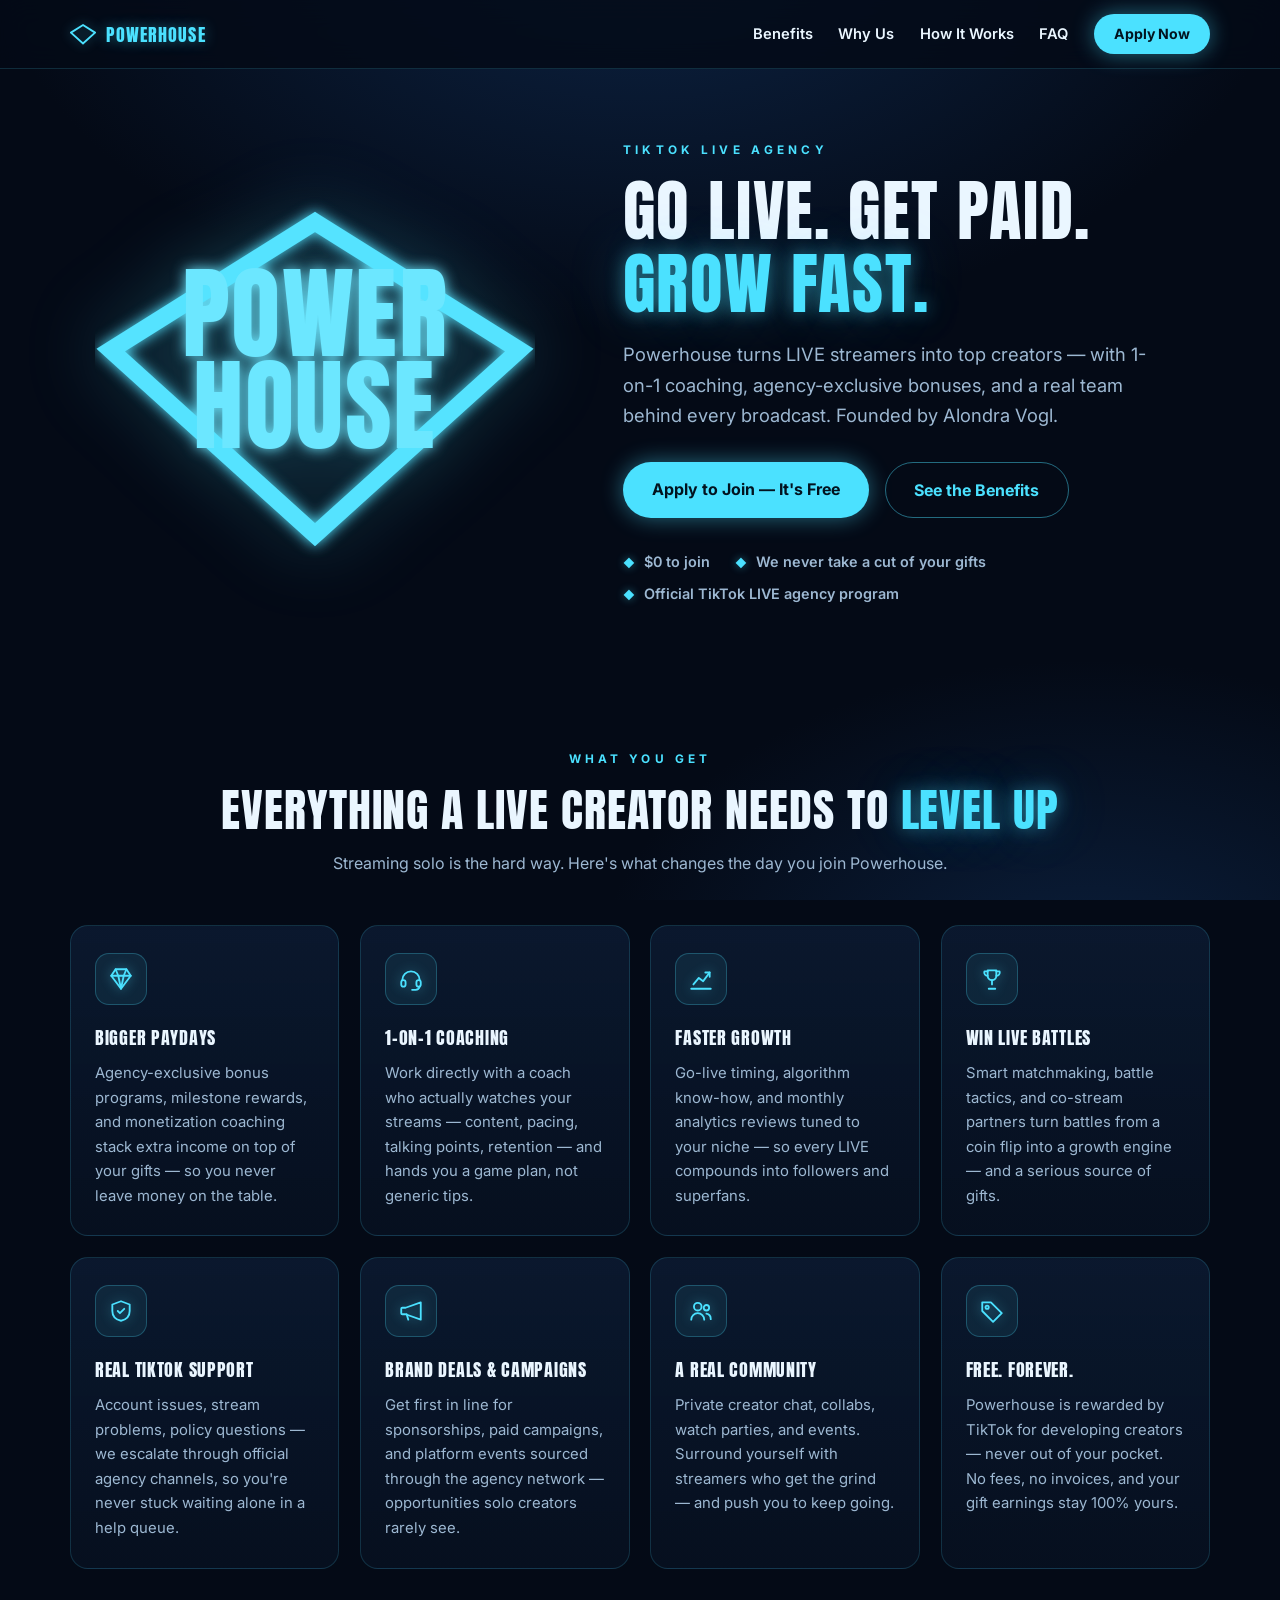
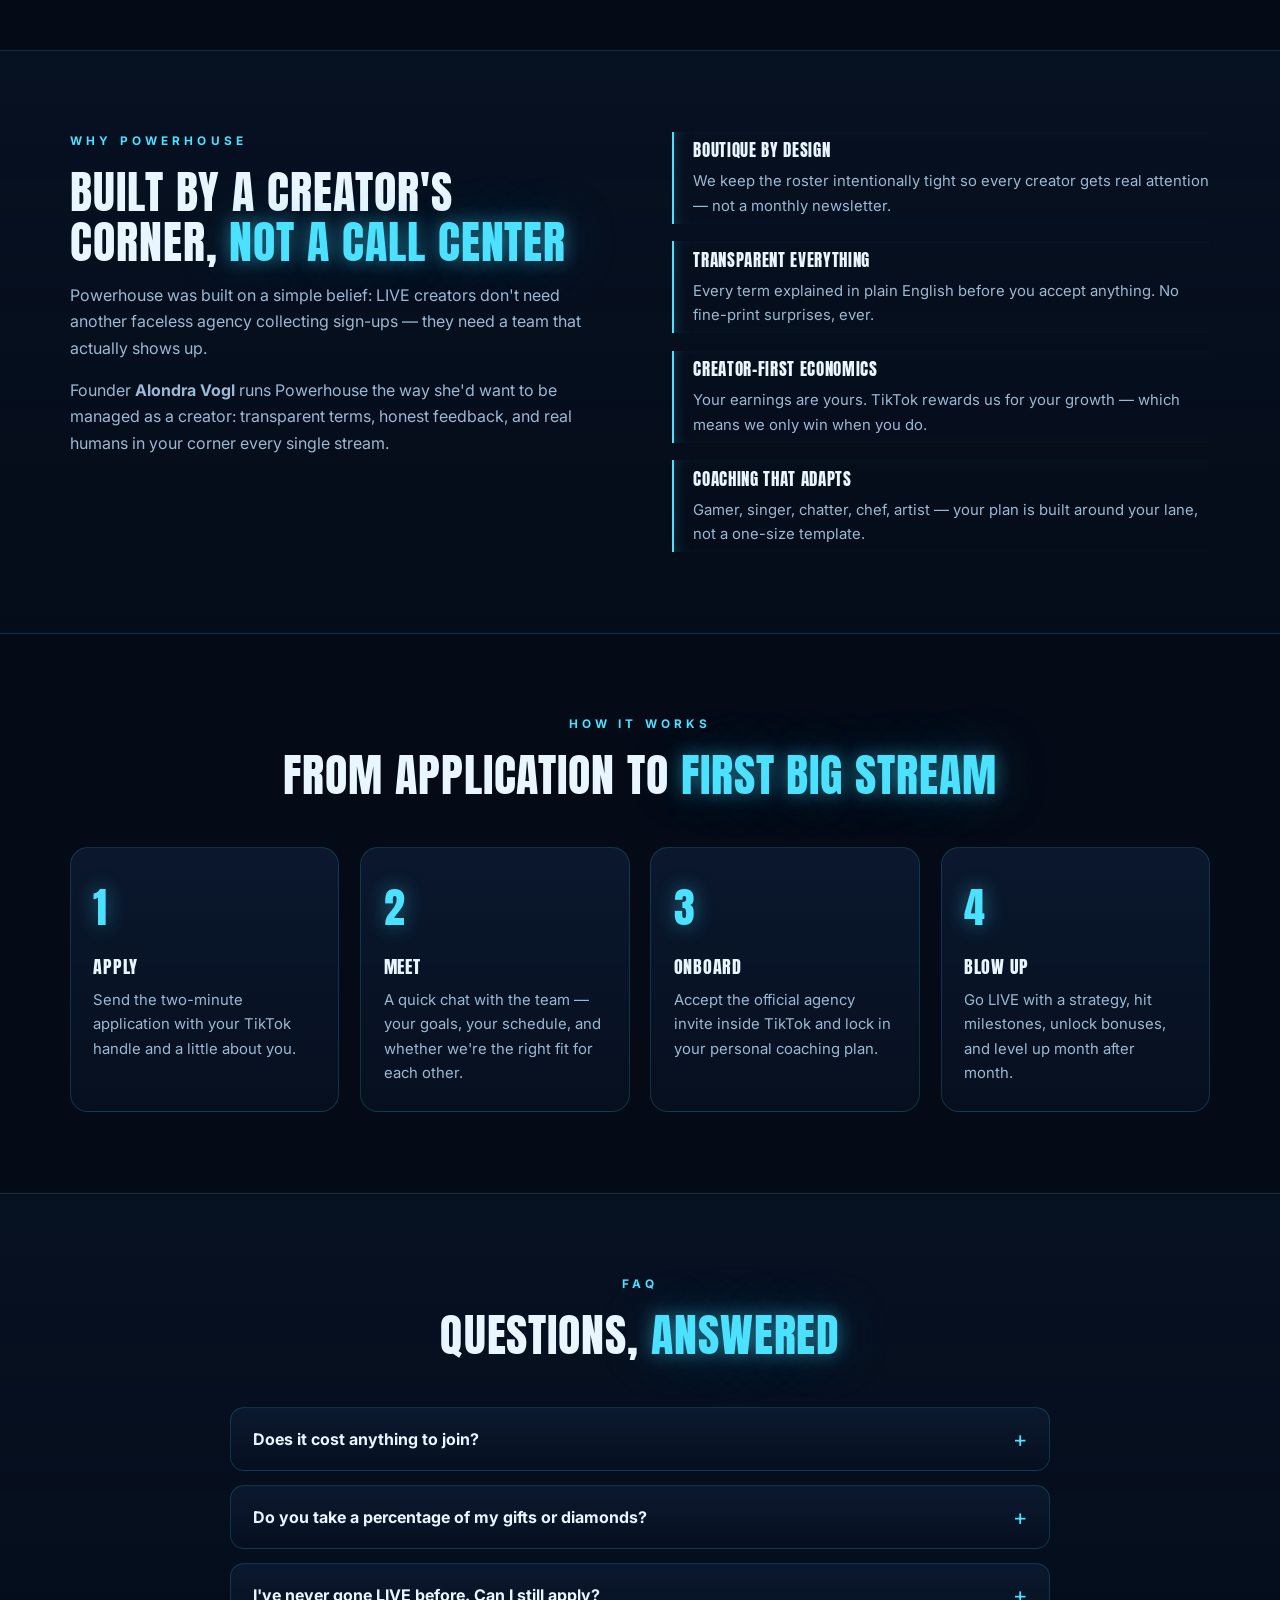
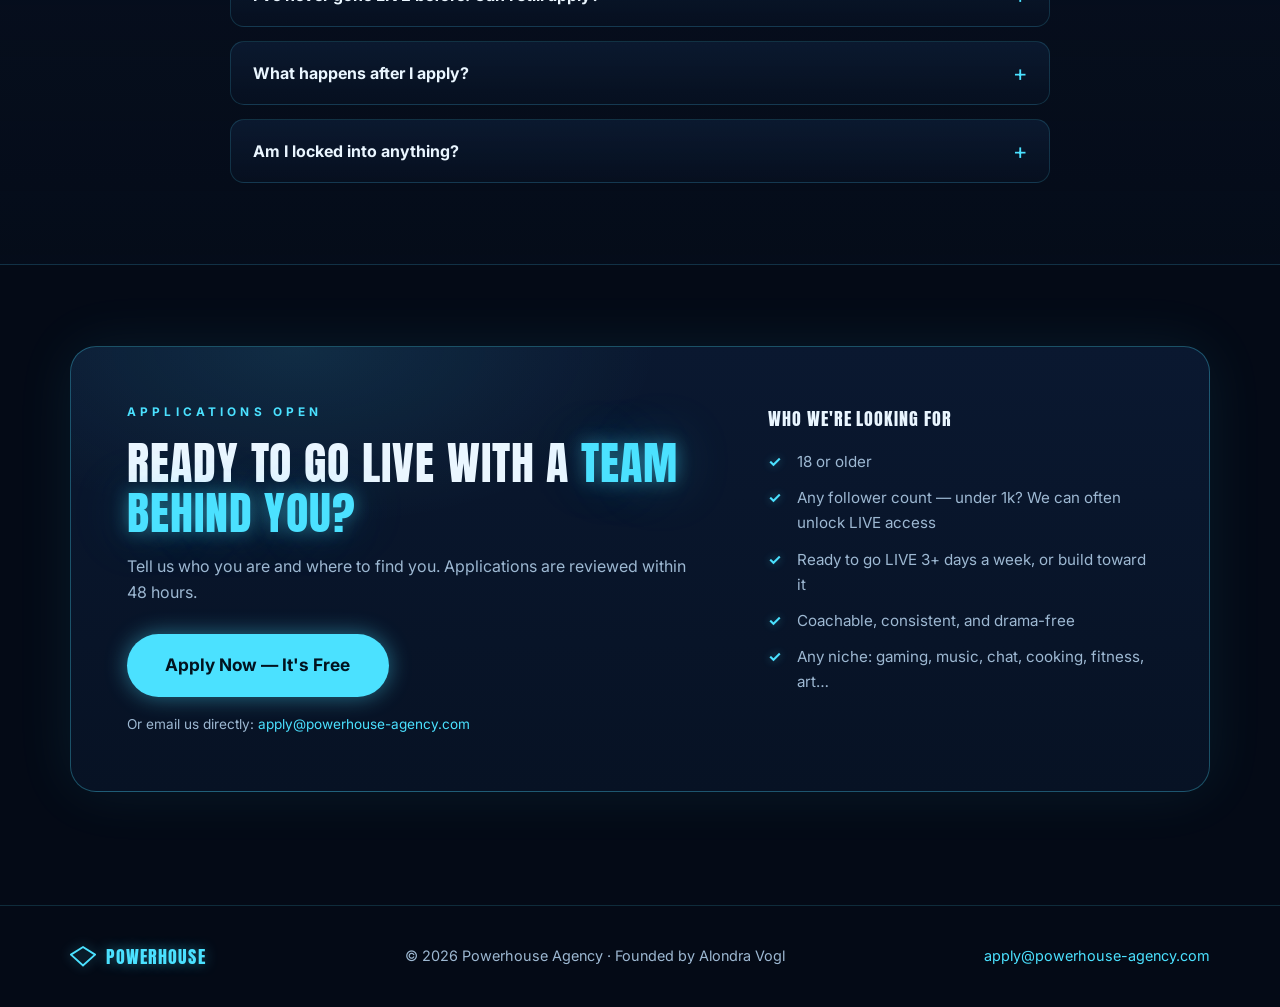
==== index.html @ 46e6d048 "Powerhouse TikTok LIVE agency landing page Static site for DigitalOcean App Platform: neon diamond b" ====
<!DOCTYPE html>
<html lang="en">
<head>
  <meta charset="UTF-8">
  <meta name="viewport" content="width=device-width, initial-scale=1.0">
  <title>Powerhouse — TikTok LIVE Agency | Apply to Join</title>
  <meta name="description" content="Powerhouse is a TikTok LIVE agency for creators who want to grow: 1-on-1 coaching, exclusive bonuses, battle strategy, brand deals, and real human support. Free to join. Founded by Alondra Vogl.">
  <meta name="theme-color" content="#040a16">
  <meta property="og:title" content="Powerhouse — TikTok LIVE Agency">
  <meta property="og:description" content="Go LIVE with a team behind you. Coaching, exclusive bonuses, battle strategy, and real support — free to join.">
  <meta property="og:type" content="website">
  <meta property="og:url" content="https://powerhouse-agency.com">
  <link rel="icon" type="image/svg+xml" href="favicon.svg">
  <link rel="preconnect" href="https://fonts.googleapis.com">
  <link rel="preconnect" href="https://fonts.gstatic.com" crossorigin>
  <link href="https://fonts.googleapis.com/css2?family=Anton&family=Inter:wght@400;600;700&display=swap" rel="stylesheet">
  <link rel="stylesheet" href="styles.css">
</head>
<body>

<header class="site-header">
  <nav class="nav container" aria-label="Main">
    <a class="brand" href="#top" aria-label="Powerhouse home">
      <svg class="brand-mark" viewBox="0 0 560 470" aria-hidden="true">
        <polygon points="280,42 540,205 280,440 20,205" fill="none" stroke="currentColor" stroke-width="42" stroke-linejoin="miter"/>
      </svg>
      <span class="brand-name">Powerhouse</span>
    </a>
    <button class="nav-toggle" aria-label="Toggle menu" aria-expanded="false">
      <span></span><span></span><span></span>
    </button>
    <div class="nav-links">
      <a href="#benefits">Benefits</a>
      <a href="#why">Why Us</a>
      <a href="#how">How It Works</a>
      <a href="#faq">FAQ</a>
      <a href="#apply" class="btn btn-primary btn-sm">Apply Now</a>
    </div>
  </nav>
</header>

<main id="top">

  <!-- ============ HERO ============ -->
  <section class="hero">
    <div class="container hero-inner">
      <div class="hero-logo reveal">
        <svg viewBox="0 0 560 470" role="img" aria-label="Powerhouse logo — a neon diamond emblem">
          <defs>
            <filter id="neonGlow" x="-30%" y="-30%" width="160%" height="160%">
              <feGaussianBlur stdDeviation="9" result="blur"/>
              <feMerge>
                <feMergeNode in="blur"/>
                <feMergeNode in="SourceGraphic"/>
              </feMerge>
            </filter>
          </defs>
          <g filter="url(#neonGlow)">
            <polygon points="280,42 540,205 280,440 20,205" fill="none" stroke="#54e3ff" stroke-width="22" stroke-linejoin="miter"/>
            <text x="280" y="212" text-anchor="middle" font-family="Anton, 'Arial Black', sans-serif" font-size="128" letter-spacing="2" fill="#6ce7ff">POWER</text>
            <text x="280" y="330" text-anchor="middle" font-family="Anton, 'Arial Black', sans-serif" font-size="128" letter-spacing="2" fill="#6ce7ff">HOUSE</text>
          </g>
        </svg>
      </div>
      <div class="hero-copy reveal">
        <p class="eyebrow">TikTok LIVE Agency</p>
        <h1 class="display">Go LIVE. Get paid.<br><span class="neon">Grow fast.</span></h1>
        <p class="lead">Powerhouse turns LIVE streamers into top creators — with 1-on-1 coaching, agency-exclusive bonuses, and a real team behind every broadcast. Founded by Alondra Vogl.</p>
        <div class="cta-row">
          <a class="btn btn-primary" href="#apply">Apply to Join — It's Free</a>
          <a class="btn btn-ghost" href="#benefits">See the Benefits</a>
        </div>
        <ul class="trust-row" aria-label="Highlights">
          <li>$0 to join</li>
          <li>We never take a cut of your gifts</li>
          <li>Official TikTok LIVE agency program</li>
        </ul>
      </div>
    </div>
  </section>

  <!-- ============ BENEFITS ============ -->
  <section id="benefits" class="section">
    <div class="container">
      <div class="section-head reveal">
        <p class="eyebrow">What you get</p>
        <h2 class="display">Everything a LIVE creator needs to <span class="neon">level up</span></h2>
        <p class="sub">Streaming solo is the hard way. Here's what changes the day you join Powerhouse.</p>
      </div>
      <div class="grid benefits-grid">

        <article class="card reveal">
          <div class="card-icon" aria-hidden="true">
            <svg viewBox="0 0 24 24"><path d="M7 3h10l4 6-9 12L3 9z"/><path d="M3 9h18M9.5 9 12 21M14.5 9 12 21M7 3l2.5 6M17 3l-2.5 6"/></svg>
          </div>
          <h3>Bigger paydays</h3>
          <p>Agency-exclusive bonus programs, milestone rewards, and monetization coaching stack extra income on top of your gifts — so you never leave money on the table.</p>
        </article>

        <article class="card reveal">
          <div class="card-icon" aria-hidden="true">
            <svg viewBox="0 0 24 24"><path d="M4 13a8 8 0 0 1 16 0"/><rect x="3" y="13" width="4" height="6" rx="2"/><rect x="17" y="13" width="4" height="6" rx="2"/><path d="M20 19a4 4 0 0 1-4 3h-3"/></svg>
          </div>
          <h3>1-on-1 coaching</h3>
          <p>Work directly with a coach who actually watches your streams — content, pacing, talking points, retention — and hands you a game plan, not generic tips.</p>
        </article>

        <article class="card reveal">
          <div class="card-icon" aria-hidden="true">
            <svg viewBox="0 0 24 24"><path d="M3 21h18"/><path d="M5 17l5-6 4 3 6-8"/><path d="M16 6h4v4"/></svg>
          </div>
          <h3>Faster growth</h3>
          <p>Go-live timing, algorithm know-how, and monthly analytics reviews tuned to your niche — so every LIVE compounds into followers and superfans.</p>
        </article>

        <article class="card reveal">
          <div class="card-icon" aria-hidden="true">
            <svg viewBox="0 0 24 24"><path d="M8 4h8v5a4 4 0 0 1-8 0z"/><path d="M8 5H5a3 3 0 0 0 3 4M16 5h3a3 3 0 0 1-3 4"/><path d="M12 13v4M9 21h6"/></svg>
          </div>
          <h3>Win LIVE battles</h3>
          <p>Smart matchmaking, battle tactics, and co-stream partners turn battles from a coin flip into a growth engine — and a serious source of gifts.</p>
        </article>

        <article class="card reveal">
          <div class="card-icon" aria-hidden="true">
            <svg viewBox="0 0 24 24"><path d="M12 3l8 3v6c0 5-3.5 8-8 9-4.5-1-8-4-8-9V6z"/><path d="M9 12l2 2 4-4"/></svg>
          </div>
          <h3>Real TikTok support</h3>
          <p>Account issues, stream problems, policy questions — we escalate through official agency channels, so you're never stuck waiting alone in a help queue.</p>
        </article>

        <article class="card reveal">
          <div class="card-icon" aria-hidden="true">
            <svg viewBox="0 0 24 24"><path d="M21 4 7 9H4a1 1 0 0 0-1 1v4a1 1 0 0 0 1 1h3l14 5z"/><path d="M8 15l1.5 5"/></svg>
          </div>
          <h3>Brand deals &amp; campaigns</h3>
          <p>Get first in line for sponsorships, paid campaigns, and platform events sourced through the agency network — opportunities solo creators rarely see.</p>
        </article>

        <article class="card reveal">
          <div class="card-icon" aria-hidden="true">
            <svg viewBox="0 0 24 24"><circle cx="9" cy="8" r="3.5"/><path d="M3 20c0-3.3 2.7-6 6-6s6 2.7 6 6"/><circle cx="17" cy="9" r="2.5"/><path d="M17 14.5c2.5.4 4 2.4 4 5"/></svg>
          </div>
          <h3>A real community</h3>
          <p>Private creator chat, collabs, watch parties, and events. Surround yourself with streamers who get the grind — and push you to keep going.</p>
        </article>

        <article class="card reveal">
          <div class="card-icon" aria-hidden="true">
            <svg viewBox="0 0 24 24"><path d="M3 12V4h8l10 10-8 8z"/><circle cx="7.5" cy="8.5" r="1.5"/></svg>
          </div>
          <h3>Free. Forever.</h3>
          <p>Powerhouse is rewarded by TikTok for developing creators — never out of your pocket. No fees, no invoices, and your gift earnings stay 100% yours.</p>
        </article>

      </div>
    </div>
  </section>

  <!-- ============ WHY POWERHOUSE ============ -->
  <section id="why" class="section section-alt">
    <div class="container why-grid">
      <div class="reveal">
        <p class="eyebrow">Why Powerhouse</p>
        <h2 class="display">Built by a creator's corner, <span class="neon">not a call center</span></h2>
        <p class="sub">Powerhouse was built on a simple belief: LIVE creators don't need another faceless agency collecting sign-ups — they need a team that actually shows up.</p>
        <p class="sub">Founder <strong>Alondra Vogl</strong> runs Powerhouse the way she'd want to be managed as a creator: transparent terms, honest feedback, and real humans in your corner every single stream.</p>
      </div>
      <ul class="why-list reveal">
        <li>
          <h3>Boutique by design</h3>
          <p>We keep the roster intentionally tight so every creator gets real attention — not a monthly newsletter.</p>
        </li>
        <li>
          <h3>Transparent everything</h3>
          <p>Every term explained in plain English before you accept anything. No fine-print surprises, ever.</p>
        </li>
        <li>
          <h3>Creator-first economics</h3>
          <p>Your earnings are yours. TikTok rewards us for your growth — which means we only win when you do.</p>
        </li>
        <li>
          <h3>Coaching that adapts</h3>
          <p>Gamer, singer, chatter, chef, artist — your plan is built around your lane, not a one-size template.</p>
        </li>
      </ul>
    </div>
  </section>

  <!-- ============ HOW IT WORKS ============ -->
  <section id="how" class="section">
    <div class="container">
      <div class="section-head reveal">
        <p class="eyebrow">How it works</p>
        <h2 class="display">From application to <span class="neon">first big stream</span></h2>
      </div>
      <ol class="steps">
        <li class="step reveal">
          <span class="step-num">1</span>
          <h3>Apply</h3>
          <p>Send the two-minute application with your TikTok handle and a little about you.</p>
        </li>
        <li class="step reveal">
          <span class="step-num">2</span>
          <h3>Meet</h3>
          <p>A quick chat with the team — your goals, your schedule, and whether we're the right fit for each other.</p>
        </li>
        <li class="step reveal">
          <span class="step-num">3</span>
          <h3>Onboard</h3>
          <p>Accept the official agency invite inside TikTok and lock in your personal coaching plan.</p>
        </li>
        <li class="step reveal">
          <span class="step-num">4</span>
          <h3>Blow up</h3>
          <p>Go LIVE with a strategy, hit milestones, unlock bonuses, and level up month after month.</p>
        </li>
      </ol>
    </div>
  </section>

  <!-- ============ FAQ ============ -->
  <section id="faq" class="section section-alt">
    <div class="container container-narrow">
      <div class="section-head reveal">
        <p class="eyebrow">FAQ</p>
        <h2 class="display">Questions, <span class="neon">answered</span></h2>
      </div>
      <div class="faq-list reveal">
        <details>
          <summary>Does it cost anything to join?</summary>
          <p>No. TikTok pays agencies for finding and developing LIVE talent. We will never invoice you, charge a fee, or touch your earnings.</p>
        </details>
        <details>
          <summary>Do you take a percentage of my gifts or diamonds?</summary>
          <p>No — your gift earnings stay yours. TikTok rewards Powerhouse separately based on how much our creators grow, which keeps our incentives exactly aligned with yours.</p>
        </details>
        <details>
          <summary>I've never gone LIVE before. Can I still apply?</summary>
          <p>Yes. We develop talent at every level — and if you're under 1,000 followers, we can often unlock LIVE access for promising applicants through the agency program.</p>
        </details>
        <details>
          <summary>What happens after I apply?</summary>
          <p>We review every application and reply within about 48 hours. If it looks like a fit, we'll set up a quick call, then send your official agency invitation inside TikTok.</p>
        </details>
        <details>
          <summary>Am I locked into anything?</summary>
          <p>You join through TikTok's official LIVE agency system, and we walk you through every term in plain English before you accept. Nothing is signed blind — no surprises.</p>
        </details>
      </div>
    </div>
  </section>

  <!-- ============ APPLY ============ -->
  <section id="apply" class="section">
    <div class="container">
      <div class="apply-panel reveal">
        <div class="apply-copy">
          <p class="eyebrow">Applications open</p>
          <h2 class="display">Ready to go LIVE with a <span class="neon">team behind you?</span></h2>
          <p class="sub">Tell us who you are and where to find you. Applications are reviewed within 48 hours.</p>
          <a class="btn btn-primary btn-lg" href="mailto:apply@powerhouse-agency.com?subject=Powerhouse%20Creator%20Application&body=TikTok%20handle%3A%20%0AFollower%20count%3A%20%0AYour%20niche%20(gaming%2C%20music%2C%20chat%2C%20etc.)%3A%20%0ADays%20per%20week%20you%20can%20go%20LIVE%3A%20%0ATell%20us%20about%20you%3A%20">Apply Now — It's Free</a>
          <p class="fine-print">Or email us directly: <a href="mailto:apply@powerhouse-agency.com">apply@powerhouse-agency.com</a></p>
        </div>
        <div class="apply-fit">
          <h3>Who we're looking for</h3>
          <ul class="checklist">
            <li>18 or older</li>
            <li>Any follower count — under 1k? We can often unlock LIVE access</li>
            <li>Ready to go LIVE 3+ days a week, or build toward it</li>
            <li>Coachable, consistent, and drama-free</li>
            <li>Any niche: gaming, music, chat, cooking, fitness, art…</li>
          </ul>
        </div>
      </div>
    </div>
  </section>

</main>

<footer class="site-footer">
  <div class="container footer-inner">
    <a class="brand" href="#top" aria-label="Back to top">
      <svg class="brand-mark" viewBox="0 0 560 470" aria-hidden="true">
        <polygon points="280,42 540,205 280,440 20,205" fill="none" stroke="currentColor" stroke-width="42" stroke-linejoin="miter"/>
      </svg>
      <span class="brand-name">Powerhouse</span>
    </a>
    <p>© <span id="year">2026</span> Powerhouse Agency · Founded by Alondra Vogl</p>
    <p><a href="mailto:apply@powerhouse-agency.com">apply@powerhouse-agency.com</a></p>
  </div>
</footer>

<script>
  // Reveal-on-scroll
  const io = new IntersectionObserver((entries) => {
    entries.forEach((e) => {
      if (e.isIntersecting) { e.target.classList.add('in'); io.unobserve(e.target); }
    });
  }, { threshold: 0.12 });
  document.querySelectorAll('.reveal').forEach((el) => io.observe(el));

  // Mobile nav
  const toggle = document.querySelector('.nav-toggle');
  const links = document.querySelector('.nav-links');
  toggle.addEventListener('click', () => {
    const open = links.classList.toggle('open');
    toggle.setAttribute('aria-expanded', open);
  });
  links.querySelectorAll('a').forEach((a) => a.addEventListener('click', () => {
    links.classList.remove('open');
    toggle.setAttribute('aria-expanded', 'false');
  }));

  // Year
  document.getElementById('year').textContent = new Date().getFullYear();
</script>

</body>
</html>
---- styles.css ----
/* ============ Powerhouse — neon diamond theme ============ */

:root {
  --bg: #040a16;
  --bg-2: #081427;
  --panel: rgba(13, 30, 55, 0.72);
  --panel-solid: #0a1830;
  --ink: #eaf6ff;
  --muted: #9db8d2;
  --neon: #4be1ff;
  --neon-bright: #7deaff;
  --neon-soft: rgba(75, 225, 255, 0.45);
  --neon-faint: rgba(75, 225, 255, 0.16);
  --radius: 18px;
  color-scheme: dark;
}

* { box-sizing: border-box; margin: 0; padding: 0; }

html { scroll-behavior: smooth; }

body {
  font-family: "Inter", system-ui, -apple-system, sans-serif;
  background-color: var(--bg);
  background-image:
    radial-gradient(1100px 700px at 50% -10%, #0d2547 0%, rgba(13, 37, 71, 0) 60%),
    radial-gradient(900px 600px at 85% 110%, rgba(13, 37, 71, 0.8) 0%, rgba(13, 37, 71, 0) 55%);
  background-attachment: fixed;
  color: var(--ink);
  line-height: 1.65;
  -webkit-font-smoothing: antialiased;
}

img, svg { display: block; max-width: 100%; }

a { color: var(--neon); text-decoration: none; }
a:hover { color: var(--neon-bright); }

:focus-visible { outline: 2px solid var(--neon); outline-offset: 3px; border-radius: 4px; }

.container { width: min(1140px, 92%); margin-inline: auto; }
.container-narrow { width: min(820px, 92%); }

section { scroll-margin-top: 96px; }

/* ---------- Type ---------- */

.display {
  font-family: "Anton", "Arial Black", sans-serif;
  font-weight: 400;
  text-transform: uppercase;
  letter-spacing: 0.02em;
  line-height: 1.08;
}

h1.display { font-size: clamp(2.5rem, 6vw, 4.2rem); }
h2.display { font-size: clamp(1.9rem, 4vw, 2.9rem); }

.neon {
  color: var(--neon);
  text-shadow: 0 0 18px var(--neon-soft), 0 0 56px rgba(75, 225, 255, 0.25);
}

.eyebrow {
  color: var(--neon);
  font-size: 0.74rem;
  font-weight: 700;
  letter-spacing: 0.35em;
  text-transform: uppercase;
  margin-bottom: 0.9rem;
}

.lead { font-size: 1.15rem; color: var(--muted); margin-top: 1.2rem; max-width: 34rem; }
.sub { color: var(--muted); margin-top: 1rem; max-width: 40rem; }

/* ---------- Header / nav ---------- */

.site-header {
  position: sticky;
  top: 0;
  z-index: 50;
  background: rgba(4, 10, 22, 0.82);
  backdrop-filter: blur(14px);
  -webkit-backdrop-filter: blur(14px);
  border-bottom: 1px solid var(--neon-faint);
}

.nav {
  display: flex;
  align-items: center;
  justify-content: space-between;
  gap: 1rem;
  padding-block: 0.85rem;
}

.brand {
  display: flex;
  align-items: center;
  gap: 0.6rem;
  color: var(--neon);
}

.brand-mark {
  width: 26px;
  height: 26px;
  filter: drop-shadow(0 0 6px var(--neon-soft));
}

.brand-name {
  font-family: "Anton", "Arial Black", sans-serif;
  text-transform: uppercase;
  letter-spacing: 0.06em;
  font-size: 1.15rem;
  text-shadow: 0 0 14px var(--neon-soft);
}

.nav-links { display: flex; align-items: center; gap: 1.6rem; }

.nav-links > a:not(.btn) {
  color: var(--ink);
  font-weight: 600;
  font-size: 0.92rem;
}
.nav-links > a:not(.btn):hover { color: var(--neon); }

.nav-toggle { display: none; }

/* ---------- Buttons ---------- */

.btn {
  display: inline-block;
  border-radius: 999px;
  font-weight: 700;
  padding: 0.85rem 1.8rem;
  transition: transform 0.15s ease, box-shadow 0.15s ease, background 0.15s ease;
}

.btn-primary {
  background: var(--neon);
  color: #02131f;
  box-shadow: 0 0 22px var(--neon-soft);
}
.btn-primary:hover {
  background: var(--neon-bright);
  color: #02131f;
  transform: translateY(-2px);
  box-shadow: 0 0 34px var(--neon-soft);
}

.btn-ghost {
  border: 1px solid rgba(75, 225, 255, 0.45);
  color: var(--neon);
}
.btn-ghost:hover { border-color: var(--neon); box-shadow: 0 0 18px var(--neon-faint); }

.btn-sm { padding: 0.55rem 1.25rem; font-size: 0.88rem; }
.btn-lg { padding: 1.05rem 2.4rem; font-size: 1.08rem; }

/* ---------- Hero ---------- */

.hero { padding: clamp(3rem, 8vh, 6rem) 0 4rem; }

.hero-inner {
  display: grid;
  grid-template-columns: minmax(0, 5fr) minmax(0, 6fr);
  align-items: center;
  gap: clamp(2rem, 5vw, 4.5rem);
}

.hero-logo svg {
  width: min(440px, 100%);
  margin-inline: auto;
  filter: drop-shadow(0 0 38px rgba(75, 225, 255, 0.28));
}

.cta-row { display: flex; flex-wrap: wrap; gap: 1rem; margin-top: 2rem; }

.trust-row {
  display: flex;
  flex-wrap: wrap;
  gap: 0.5rem 1.6rem;
  list-style: none;
  margin-top: 2rem;
  color: var(--muted);
  font-size: 0.9rem;
  font-weight: 600;
}

.trust-row li::before {
  content: "◆";
  color: var(--neon);
  margin-right: 0.55rem;
  font-size: 0.7rem;
  text-shadow: 0 0 8px var(--neon-soft);
}

/* ---------- Sections ---------- */

.section { padding: clamp(3.5rem, 9vh, 6.5rem) 0; }

.section-alt {
  background: linear-gradient(180deg, rgba(8, 20, 39, 0.65), rgba(8, 20, 39, 0.2));
  border-block: 1px solid var(--neon-faint);
}

.section-head { text-align: center; margin-bottom: 3rem; }
.section-head .sub { margin-inline: auto; }

/* ---------- Benefits grid ---------- */

.grid { display: grid; gap: 1.3rem; }

.benefits-grid { grid-template-columns: repeat(4, 1fr); }

.card {
  background: linear-gradient(180deg, var(--panel), rgba(7, 16, 32, 0.9));
  border: 1px solid rgba(75, 225, 255, 0.16);
  border-radius: var(--radius);
  padding: 1.7rem 1.5rem;
  transition: transform 0.2s ease, border-color 0.2s ease, box-shadow 0.2s ease;
}

.card:hover {
  transform: translateY(-4px);
  border-color: rgba(75, 225, 255, 0.5);
  box-shadow: 0 0 30px rgba(75, 225, 255, 0.12);
}

.card-icon {
  width: 52px;
  height: 52px;
  display: grid;
  place-items: center;
  border-radius: 14px;
  background: rgba(75, 225, 255, 0.08);
  border: 1px solid rgba(75, 225, 255, 0.25);
  margin-bottom: 1.1rem;
}

.card-icon svg {
  width: 26px;
  height: 26px;
  fill: none;
  stroke: var(--neon);
  stroke-width: 1.7;
  stroke-linecap: round;
  stroke-linejoin: round;
  filter: drop-shadow(0 0 6px var(--neon-soft));
}

.card h3 {
  font-family: "Anton", "Arial Black", sans-serif;
  font-weight: 400;
  text-transform: uppercase;
  letter-spacing: 0.04em;
  font-size: 1.12rem;
  margin-bottom: 0.55rem;
}

.card p { color: var(--muted); font-size: 0.93rem; }

/* ---------- Why ---------- */

.why-grid {
  display: grid;
  grid-template-columns: minmax(0, 1fr) minmax(0, 1fr);
  gap: clamp(2rem, 5vw, 4rem);
  align-items: start;
}

.why-list { list-style: none; display: grid; gap: 1.1rem; }

.why-list li {
  border-left: 2px solid var(--neon);
  padding: 0.35rem 0 0.35rem 1.2rem;
  box-shadow: inset 8px 0 18px -14px var(--neon-soft);
}

.why-list h3 {
  font-family: "Anton", "Arial Black", sans-serif;
  font-weight: 400;
  text-transform: uppercase;
  letter-spacing: 0.04em;
  font-size: 1.05rem;
}

.why-list p { color: var(--muted); font-size: 0.93rem; margin-top: 0.25rem; }

/* ---------- Steps ---------- */

.steps {
  list-style: none;
  display: grid;
  grid-template-columns: repeat(4, 1fr);
  gap: 1.3rem;
  counter-reset: step;
}

.step {
  background: linear-gradient(180deg, var(--panel), rgba(7, 16, 32, 0.9));
  border: 1px solid rgba(75, 225, 255, 0.16);
  border-radius: var(--radius);
  padding: 1.6rem 1.4rem;
}

.step-num {
  font-family: "Anton", "Arial Black", sans-serif;
  font-size: 2.6rem;
  color: var(--neon);
  text-shadow: 0 0 20px var(--neon-soft);
  display: block;
  margin-bottom: 0.6rem;
}

.step h3 {
  font-family: "Anton", "Arial Black", sans-serif;
  font-weight: 400;
  text-transform: uppercase;
  letter-spacing: 0.04em;
  font-size: 1.1rem;
  margin-bottom: 0.4rem;
}

.step p { color: var(--muted); font-size: 0.93rem; }

/* ---------- FAQ ---------- */

.faq-list { display: grid; gap: 0.9rem; }

.faq-list details {
  background: linear-gradient(180deg, var(--panel), rgba(7, 16, 32, 0.9));
  border: 1px solid rgba(75, 225, 255, 0.16);
  border-radius: 14px;
  padding: 1.1rem 1.4rem;
  transition: border-color 0.2s ease;
}

.faq-list details[open] { border-color: rgba(75, 225, 255, 0.45); }

.faq-list summary {
  cursor: pointer;
  font-weight: 700;
  list-style: none;
  display: flex;
  justify-content: space-between;
  align-items: center;
  gap: 1rem;
}

.faq-list summary::-webkit-details-marker { display: none; }

.faq-list summary::after {
  content: "+";
  color: var(--neon);
  font-size: 1.4rem;
  font-weight: 400;
  line-height: 1;
  transition: transform 0.2s ease;
}

.faq-list details[open] summary::after { transform: rotate(45deg); }

.faq-list details p { color: var(--muted); margin-top: 0.8rem; font-size: 0.95rem; }

/* ---------- Apply ---------- */

.apply-panel {
  display: grid;
  grid-template-columns: minmax(0, 3fr) minmax(0, 2fr);
  gap: clamp(2rem, 5vw, 4rem);
  background:
    radial-gradient(600px 300px at 20% 0%, rgba(75, 225, 255, 0.1) 0%, rgba(75, 225, 255, 0) 60%),
    linear-gradient(180deg, var(--panel-solid), #071224);
  border: 1px solid rgba(75, 225, 255, 0.3);
  border-radius: 26px;
  padding: clamp(2rem, 5vw, 3.5rem);
  box-shadow: 0 0 60px rgba(75, 225, 255, 0.08);
}

.apply-copy .btn { margin-top: 1.8rem; }

.fine-print { color: var(--muted); font-size: 0.85rem; margin-top: 1rem; }

.apply-fit h3 {
  font-family: "Anton", "Arial Black", sans-serif;
  font-weight: 400;
  text-transform: uppercase;
  letter-spacing: 0.05em;
  font-size: 1.15rem;
  margin-bottom: 1rem;
}

.checklist { list-style: none; display: grid; gap: 0.7rem; }

.checklist li {
  position: relative;
  padding-left: 1.8rem;
  color: var(--muted);
  font-size: 0.95rem;
}

.checklist li::before {
  content: "✓";
  position: absolute;
  left: 0;
  top: 0;
  color: var(--neon);
  font-weight: 700;
  text-shadow: 0 0 8px var(--neon-soft);
}

/* ---------- Footer ---------- */

.site-footer {
  border-top: 1px solid var(--neon-faint);
  padding: 2.2rem 0;
  margin-top: 2rem;
}

.footer-inner {
  display: flex;
  flex-wrap: wrap;
  align-items: center;
  justify-content: space-between;
  gap: 1rem;
  color: var(--muted);
  font-size: 0.9rem;
}

/* ---------- Reveal animation ---------- */

.reveal { opacity: 0; transform: translateY(18px); transition: opacity 0.6s ease, transform 0.6s ease; }
.reveal.in { opacity: 1; transform: none; }

.grid .reveal:nth-child(2), .steps .reveal:nth-child(2) { transition-delay: 0.06s; }
.grid .reveal:nth-child(3), .steps .reveal:nth-child(3) { transition-delay: 0.12s; }
.grid .reveal:nth-child(4), .steps .reveal:nth-child(4) { transition-delay: 0.18s; }

@media (prefers-reduced-motion: reduce) {
  html { scroll-behavior: auto; }
  .reveal { opacity: 1; transform: none; transition: none; }
}

/* ---------- Responsive ---------- */

@media (max-width: 980px) {
  .hero-inner { grid-template-columns: 1fr; text-align: center; }
  .hero-logo svg { width: min(340px, 80%); }
  .hero-copy .lead, .hero-copy .sub { margin-inline: auto; }
  .cta-row, .trust-row { justify-content: center; }
  .benefits-grid { grid-template-columns: repeat(2, 1fr); }
  .steps { grid-template-columns: repeat(2, 1fr); }
  .why-grid { grid-template-columns: 1fr; }
  .apply-panel { grid-template-columns: 1fr; }
}

@media (max-width: 640px) {
  .benefits-grid { grid-template-columns: 1fr; }
  .steps { grid-template-columns: 1fr; }

  .nav-toggle {
    display: grid;
    gap: 5px;
    background: none;
    border: 0;
    padding: 6px;
    cursor: pointer;
  }
  .nav-toggle span {
    display: block;
    width: 22px;
    height: 2px;
    background: var(--neon);
    box-shadow: 0 0 6px var(--neon-soft);
  }

  .nav-links {
    display: none;
    position: absolute;
    top: 100%;
    left: 0;
    right: 0;
    flex-direction: column;
    align-items: flex-start;
    padding: 1.2rem 6%;
    gap: 1.1rem;
    background: rgba(4, 10, 22, 0.97);
    border-bottom: 1px solid var(--neon-faint);
  }
  .nav-links.open { display: flex; }
}
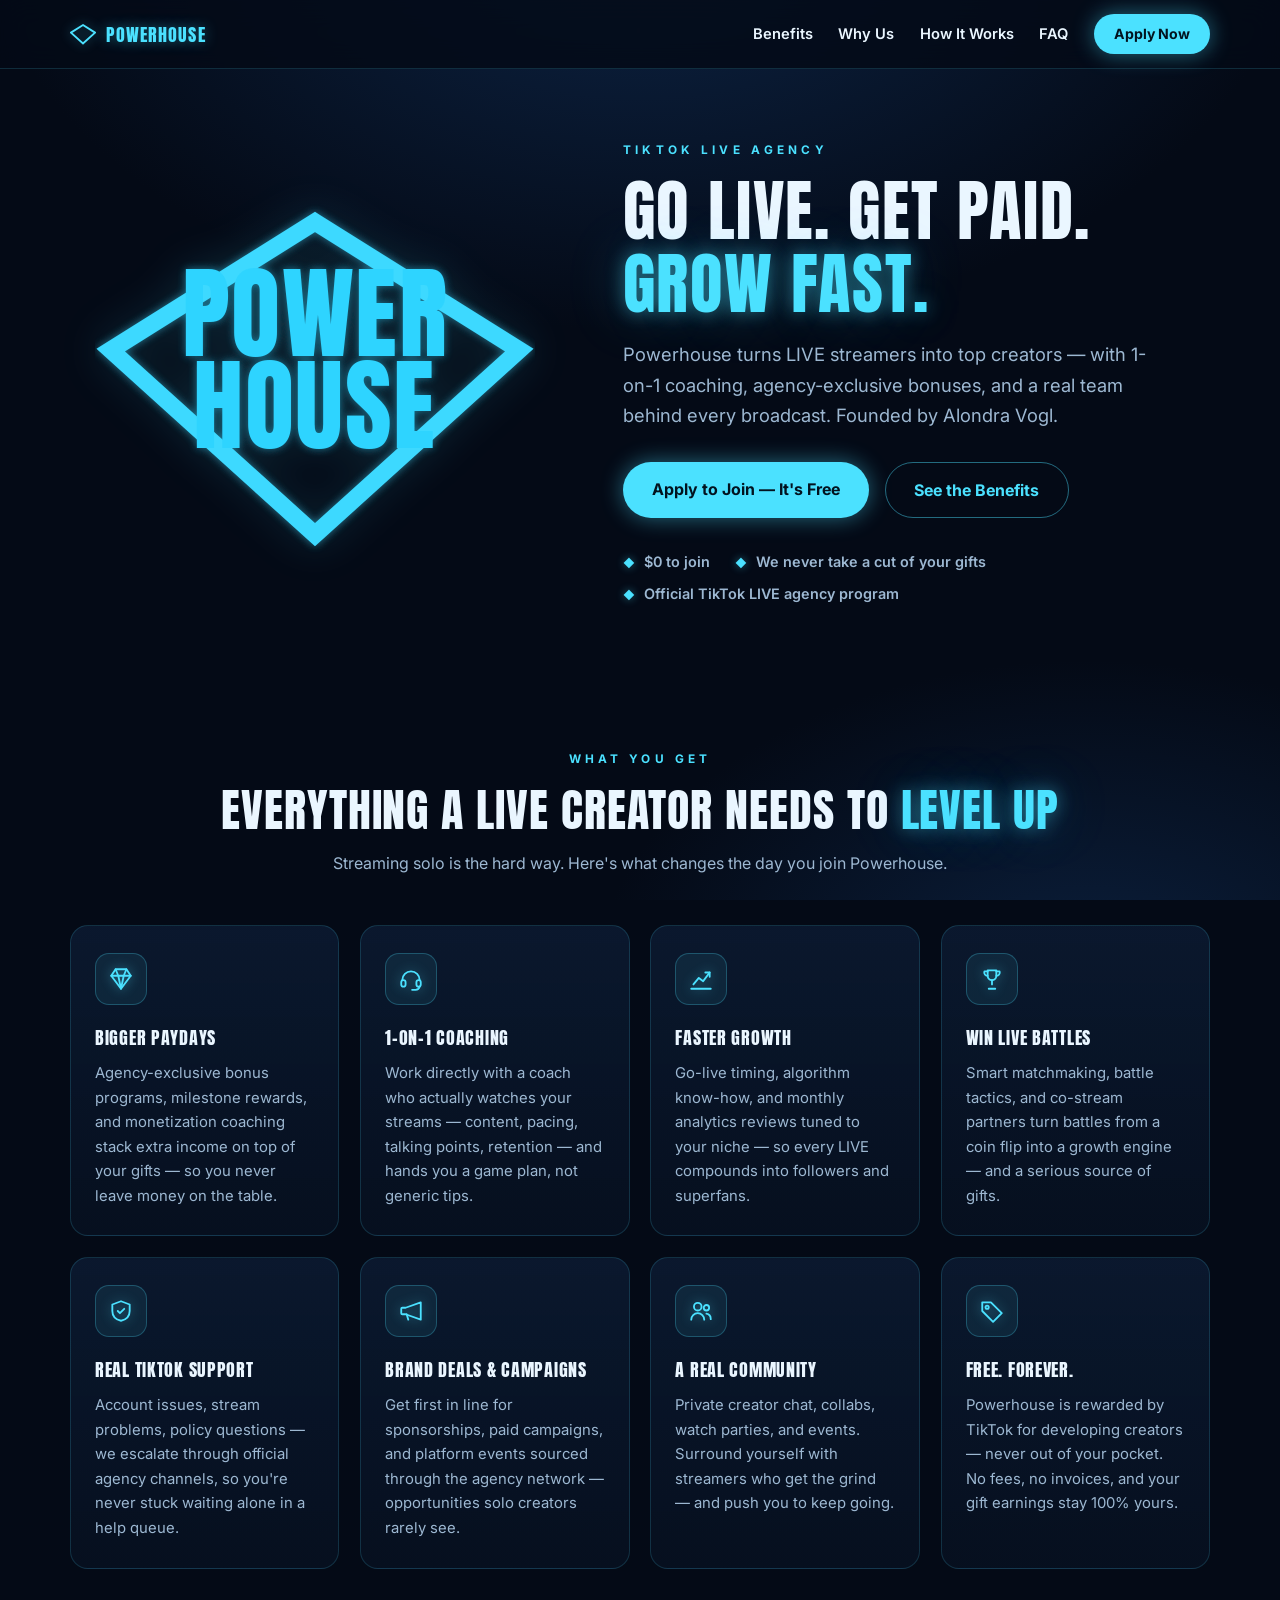
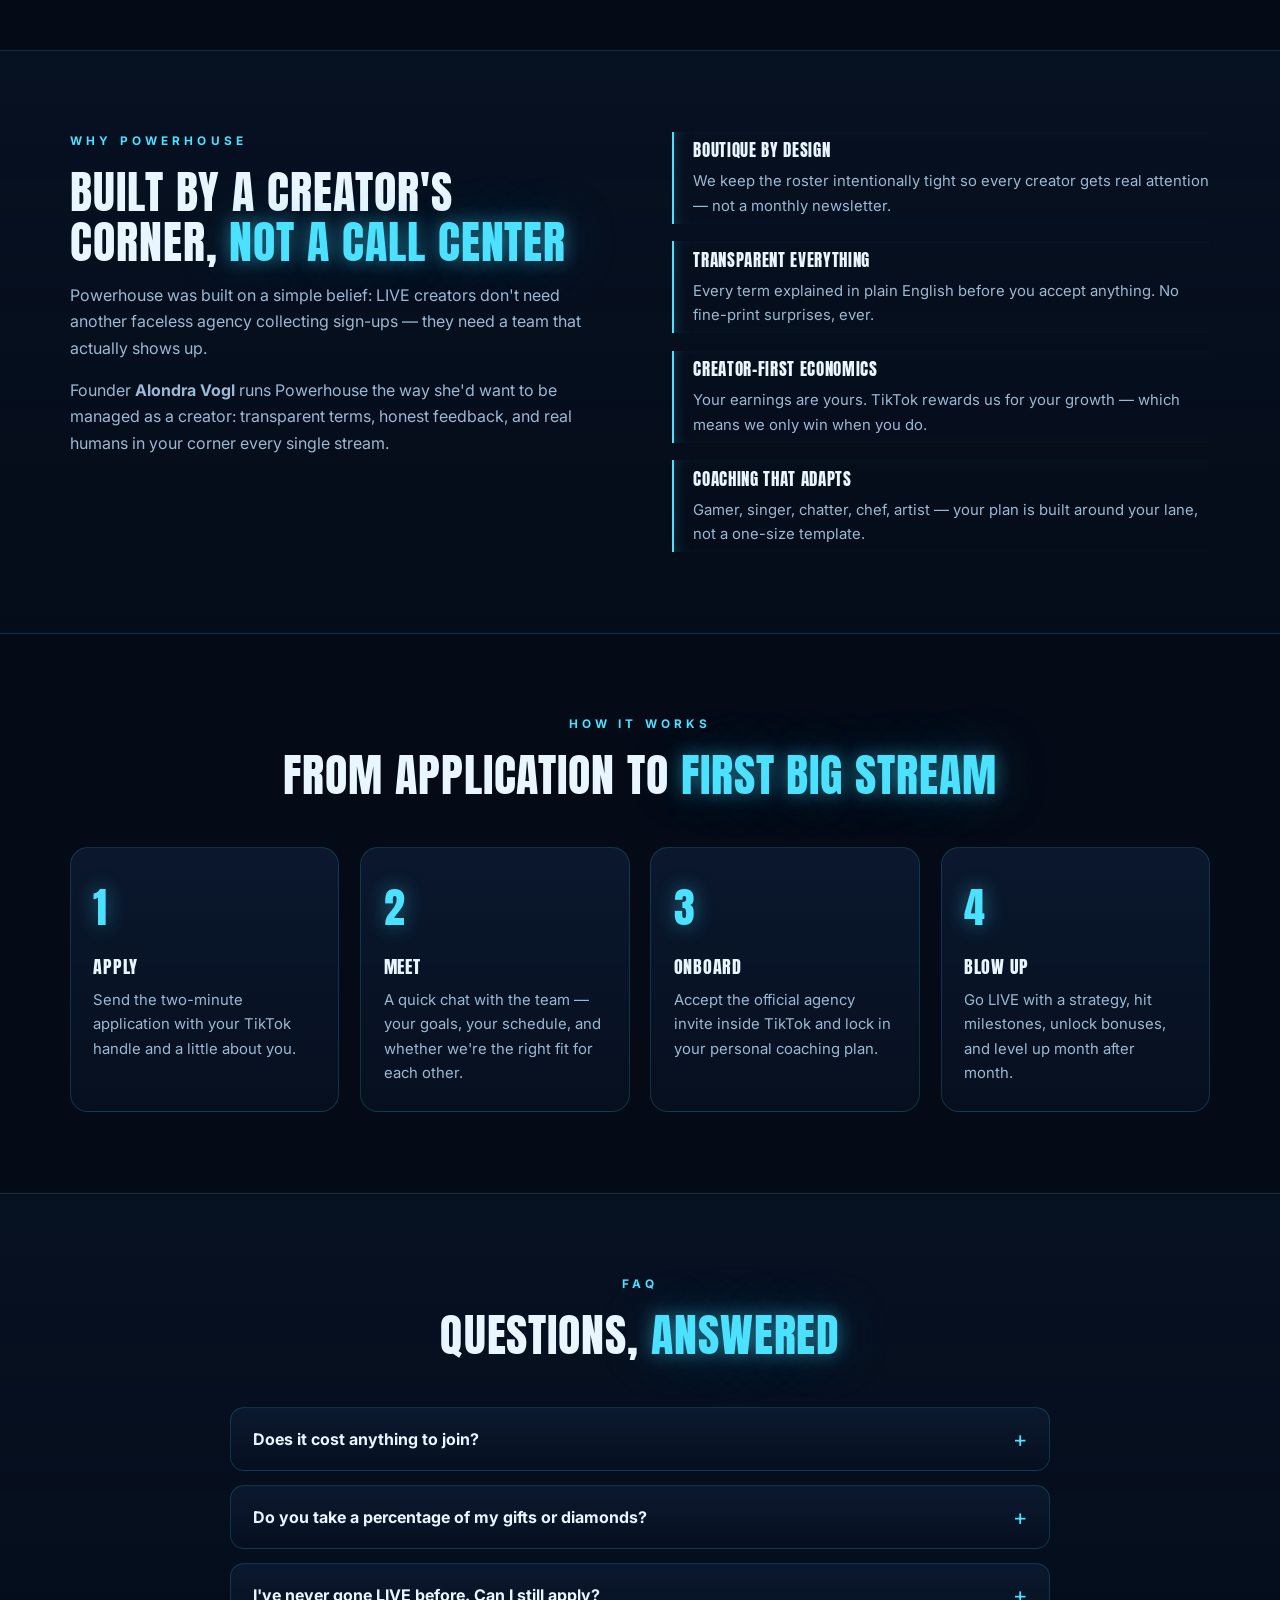
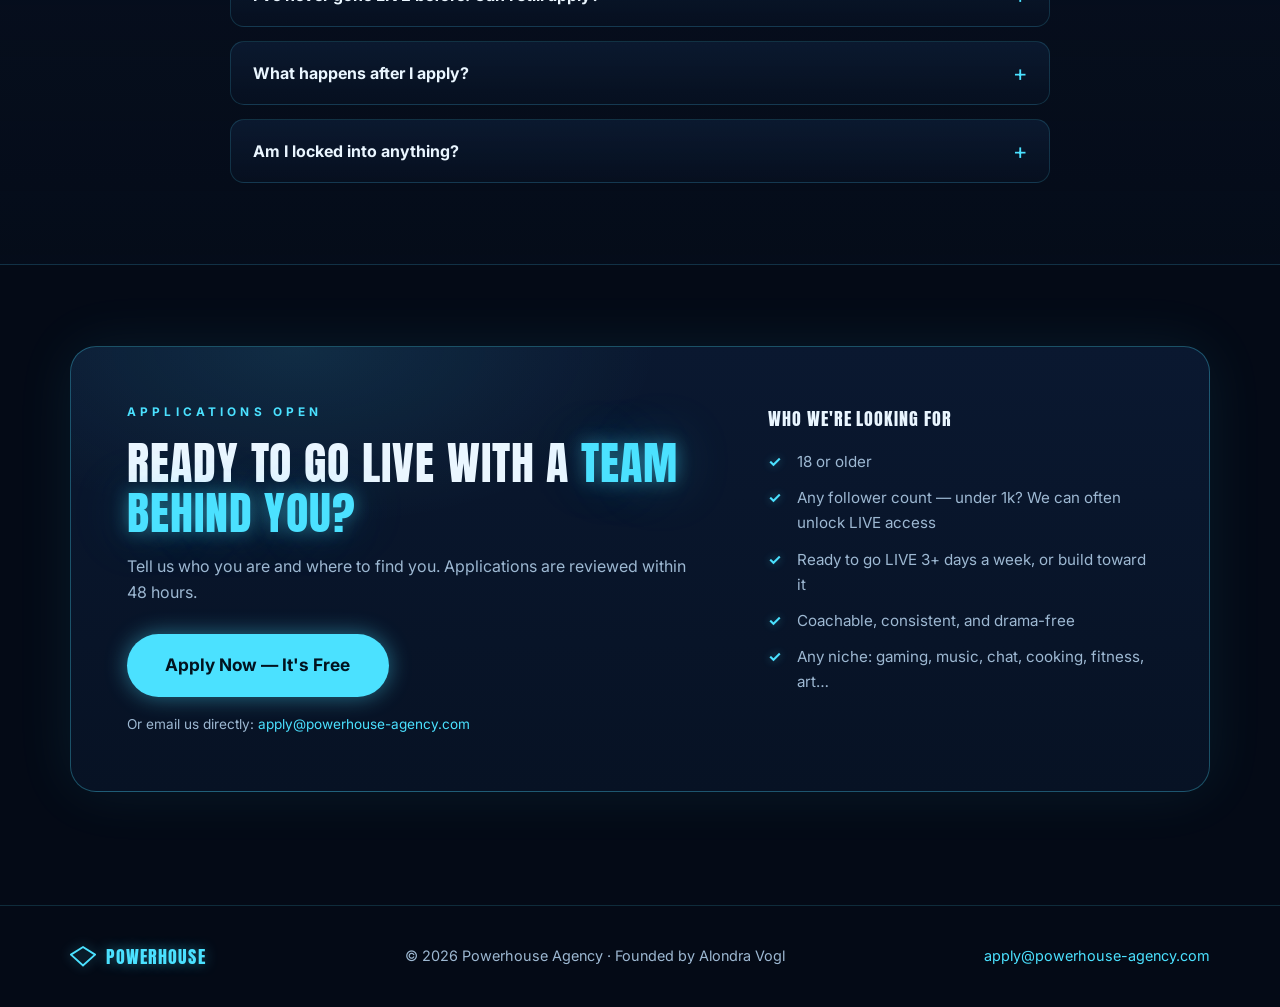
==== commit b8472d7d: "Tone down logo glow for readability Halve the blur layer opacity, tighten blur radius (9 -> 5.5), an" ====
--- a/index.html
+++ b/index.html
@@ -48,17 +48,20 @@
         <svg viewBox="0 0 560 470" role="img" aria-label="Powerhouse logo — a neon diamond emblem">
           <defs>
             <filter id="neonGlow" x="-30%" y="-30%" width="160%" height="160%">
-              <feGaussianBlur stdDeviation="9" result="blur"/>
+              <feGaussianBlur stdDeviation="5.5" result="blur"/>
+              <feComponentTransfer in="blur" result="dimBlur">
+                <feFuncA type="linear" slope="0.5"/>
+              </feComponentTransfer>
               <feMerge>
-                <feMergeNode in="blur"/>
+                <feMergeNode in="dimBlur"/>
                 <feMergeNode in="SourceGraphic"/>
               </feMerge>
             </filter>
           </defs>
           <g filter="url(#neonGlow)">
-            <polygon points="280,42 540,205 280,440 20,205" fill="none" stroke="#54e3ff" stroke-width="22" stroke-linejoin="miter"/>
-            <text x="280" y="212" text-anchor="middle" font-family="Anton, 'Arial Black', sans-serif" font-size="128" letter-spacing="2" fill="#6ce7ff">POWER</text>
-            <text x="280" y="330" text-anchor="middle" font-family="Anton, 'Arial Black', sans-serif" font-size="128" letter-spacing="2" fill="#6ce7ff">HOUSE</text>
+            <polygon points="280,42 540,205 280,440 20,205" fill="none" stroke="#3cd9ff" stroke-width="22" stroke-linejoin="miter"/>
+            <text x="280" y="212" text-anchor="middle" font-family="Anton, 'Arial Black', sans-serif" font-size="128" letter-spacing="2" fill="#2fd4ff">POWER</text>
+            <text x="280" y="330" text-anchor="middle" font-family="Anton, 'Arial Black', sans-serif" font-size="128" letter-spacing="2" fill="#2fd4ff">HOUSE</text>
           </g>
         </svg>
       </div>
--- a/styles.css
+++ b/styles.css
@@ -170,7 +170,7 @@
 .hero-logo svg {
   width: min(440px, 100%);
   margin-inline: auto;
-  filter: drop-shadow(0 0 38px rgba(75, 225, 255, 0.28));
+  filter: drop-shadow(0 0 22px rgba(75, 225, 255, 0.16));
 }
 
 .cta-row { display: flex; flex-wrap: wrap; gap: 1rem; margin-top: 2rem; }
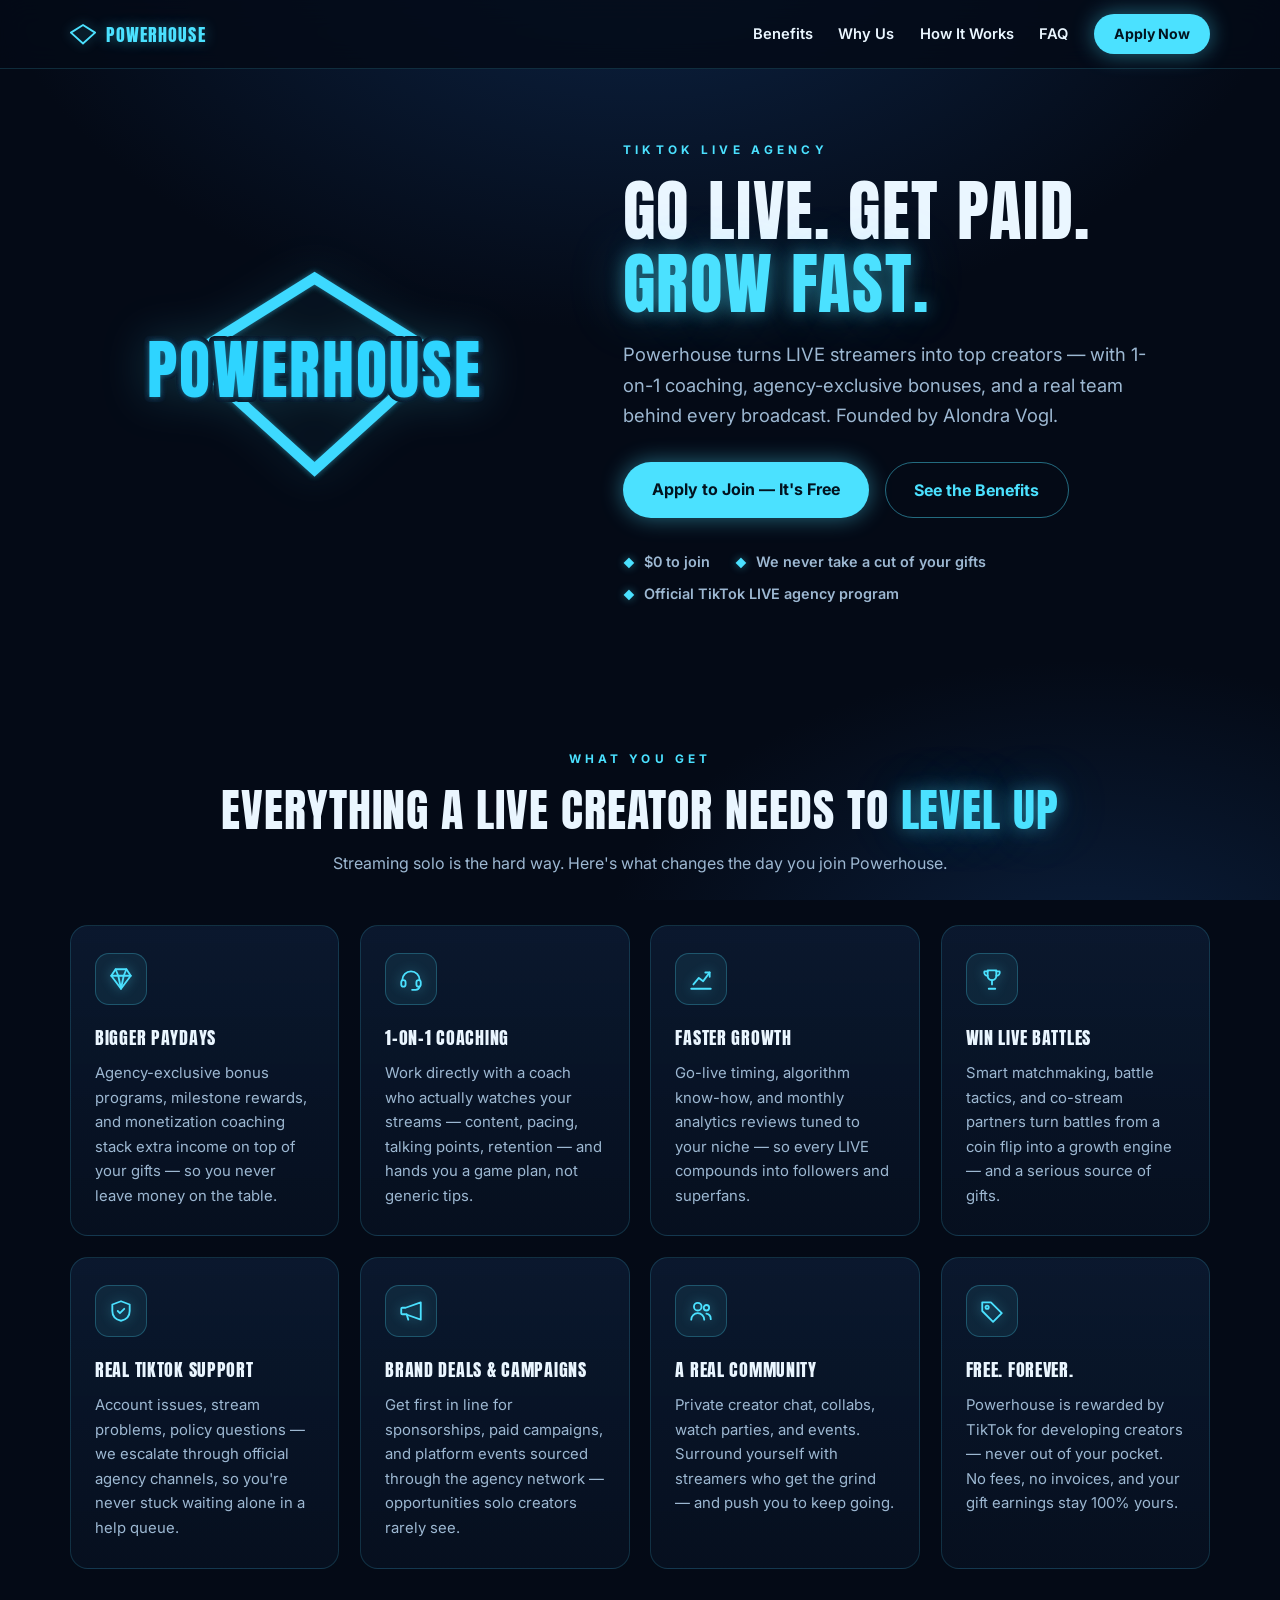
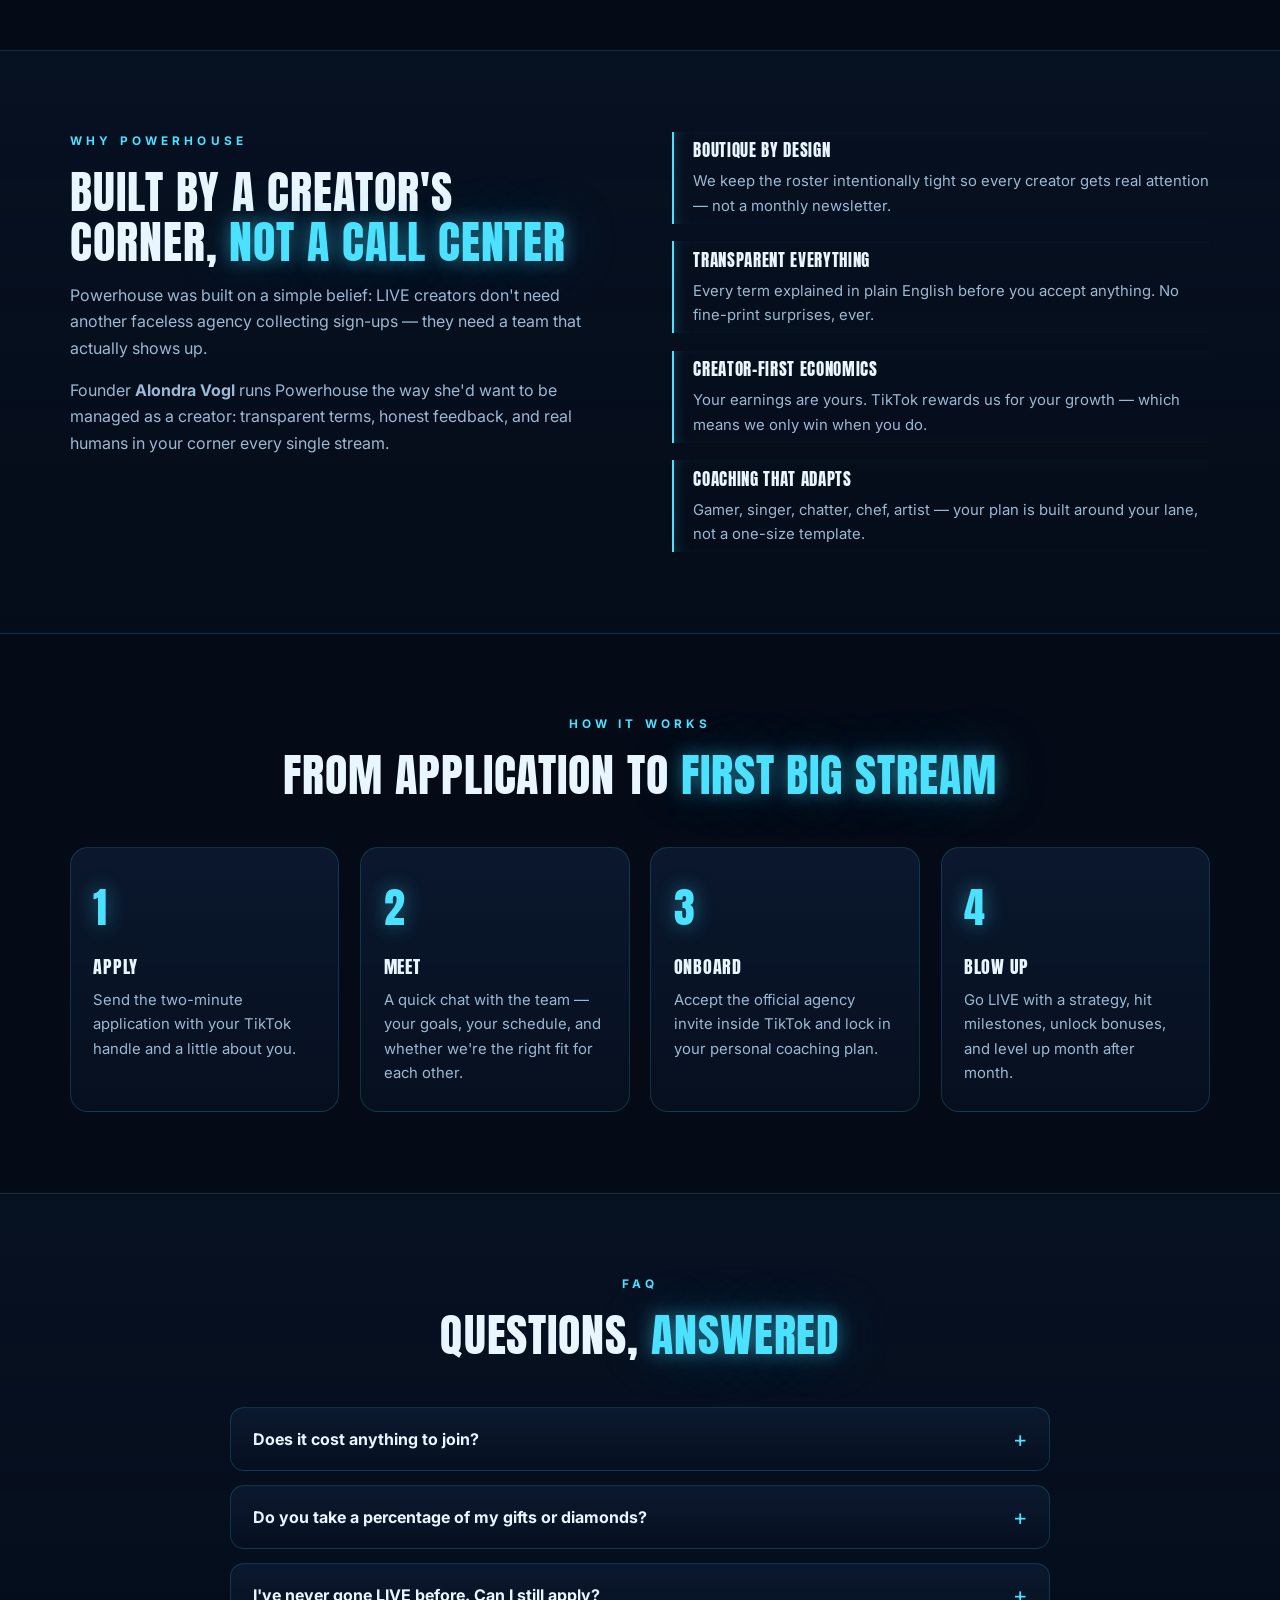
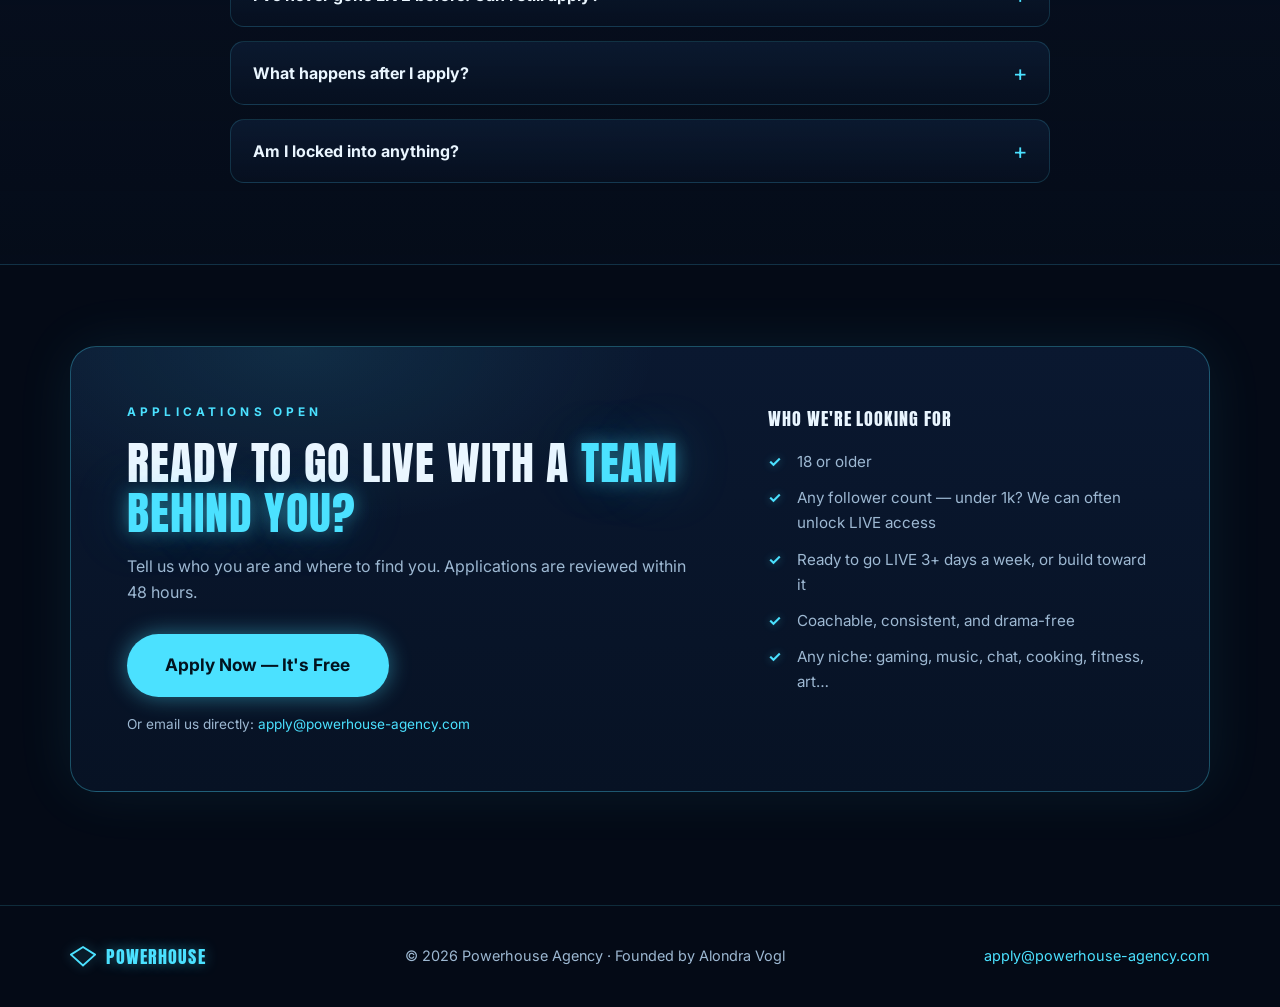
==== commit f90c3b29: "Rework hero logo: POWERHOUSE wordmark over diamond Single-line all-caps wordmark layered in front of" ====
--- a/index.html
+++ b/index.html
@@ -45,7 +45,7 @@
   <section class="hero">
     <div class="container hero-inner">
       <div class="hero-logo reveal">
-        <svg viewBox="0 0 560 470" role="img" aria-label="Powerhouse logo — a neon diamond emblem">
+        <svg viewBox="0 0 900 470" role="img" aria-label="Powerhouse logo — POWERHOUSE wordmark over a neon diamond">
           <defs>
             <filter id="neonGlow" x="-30%" y="-30%" width="160%" height="160%">
               <feGaussianBlur stdDeviation="5.5" result="blur"/>
@@ -59,9 +59,11 @@
             </filter>
           </defs>
           <g filter="url(#neonGlow)">
-            <polygon points="280,42 540,205 280,440 20,205" fill="none" stroke="#3cd9ff" stroke-width="22" stroke-linejoin="miter"/>
-            <text x="280" y="212" text-anchor="middle" font-family="Anton, 'Arial Black', sans-serif" font-size="128" letter-spacing="2" fill="#2fd4ff">POWER</text>
-            <text x="280" y="330" text-anchor="middle" font-family="Anton, 'Arial Black', sans-serif" font-size="128" letter-spacing="2" fill="#2fd4ff">HOUSE</text>
+            <polygon points="450,59 680,203 450,411 220,203" fill="none" stroke="#3cd9ff" stroke-width="20" stroke-linejoin="miter"/>
+          </g>
+          <text x="450" y="278" text-anchor="middle" font-family="Anton, 'Arial Black', sans-serif" font-size="118" letter-spacing="4" fill="#081628" stroke="#081628" stroke-width="18" stroke-linejoin="round">POWERHOUSE</text>
+          <g filter="url(#neonGlow)">
+            <text x="450" y="278" text-anchor="middle" font-family="Anton, 'Arial Black', sans-serif" font-size="118" letter-spacing="4" fill="#2fd4ff">POWERHOUSE</text>
           </g>
         </svg>
       </div>
--- a/styles.css
+++ b/styles.css
@@ -168,7 +168,7 @@
 }
 
 .hero-logo svg {
-  width: min(440px, 100%);
+  width: min(560px, 100%);
   margin-inline: auto;
   filter: drop-shadow(0 0 22px rgba(75, 225, 255, 0.16));
 }
@@ -445,7 +445,7 @@
 
 @media (max-width: 980px) {
   .hero-inner { grid-template-columns: 1fr; text-align: center; }
-  .hero-logo svg { width: min(340px, 80%); }
+  .hero-logo svg { width: min(480px, 94%); }
   .hero-copy .lead, .hero-copy .sub { margin-inline: auto; }
   .cta-row, .trust-row { justify-content: center; }
   .benefits-grid { grid-template-columns: repeat(2, 1fr); }
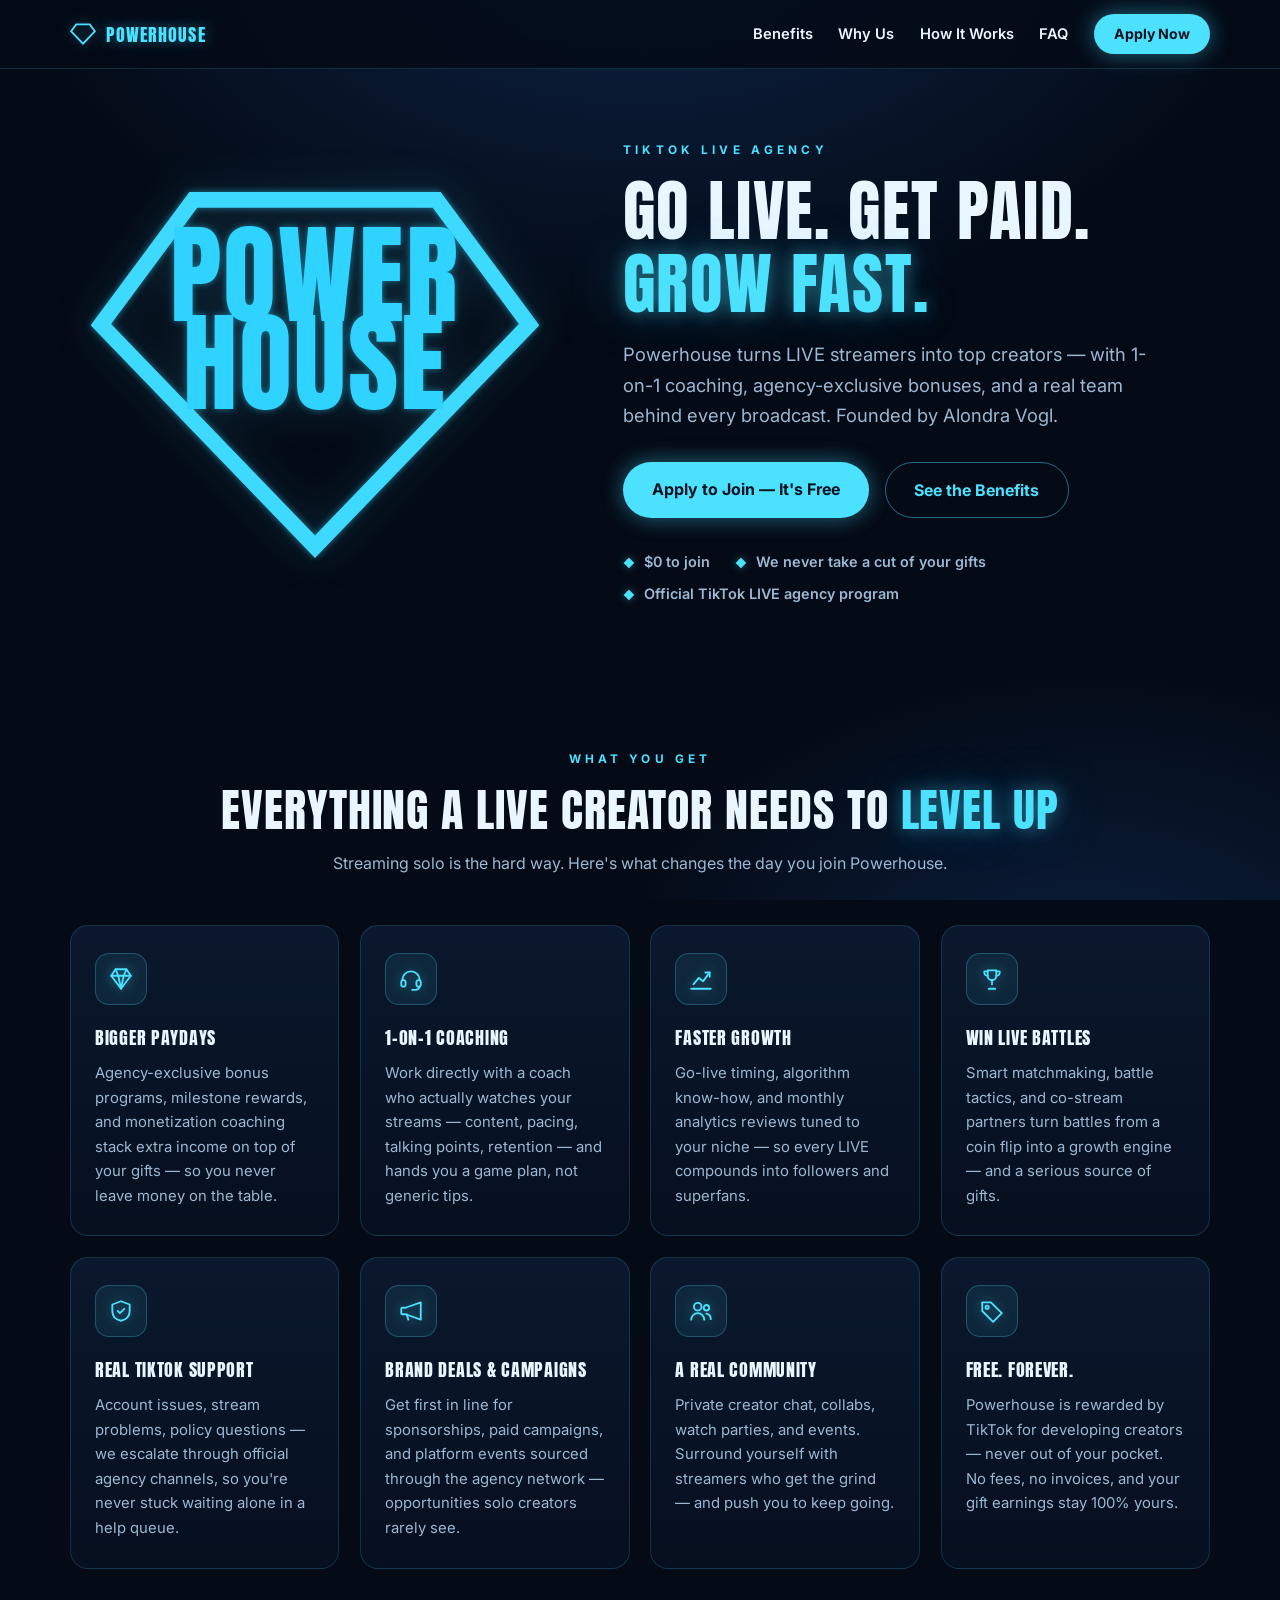
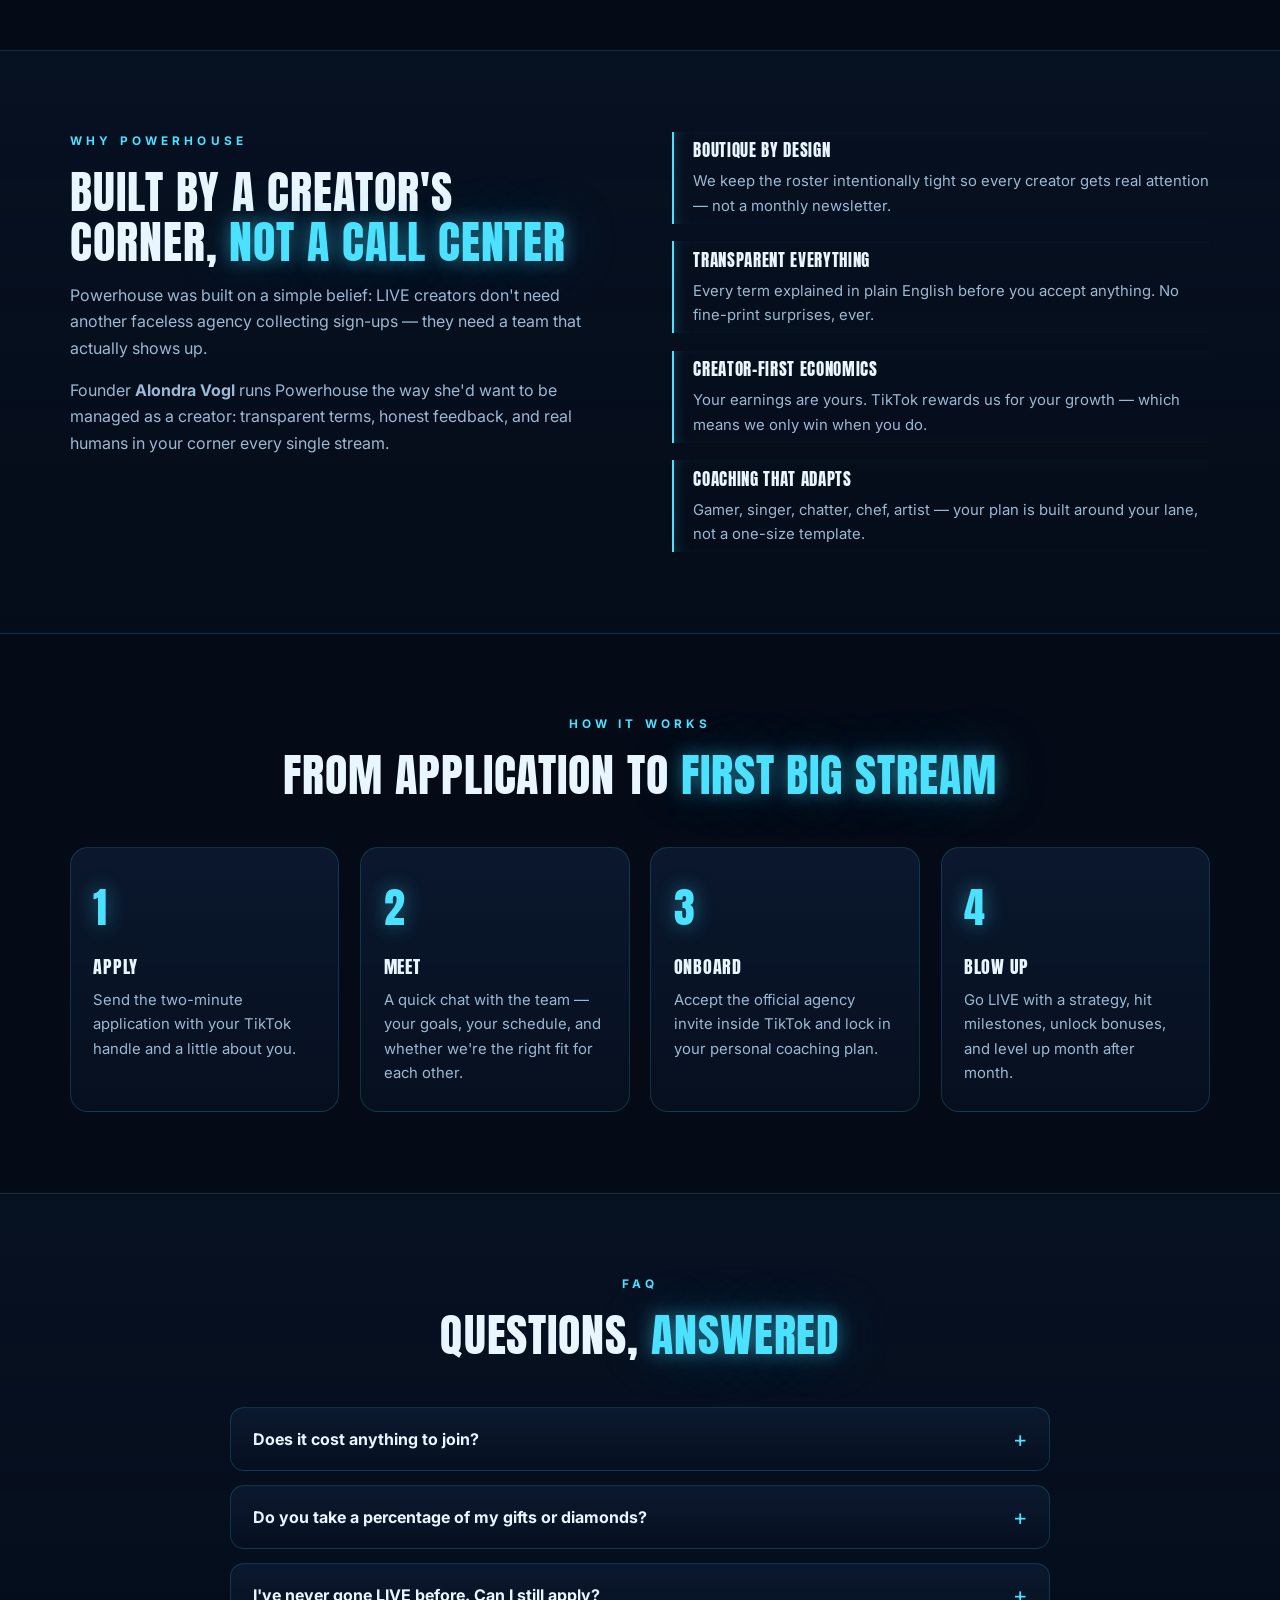
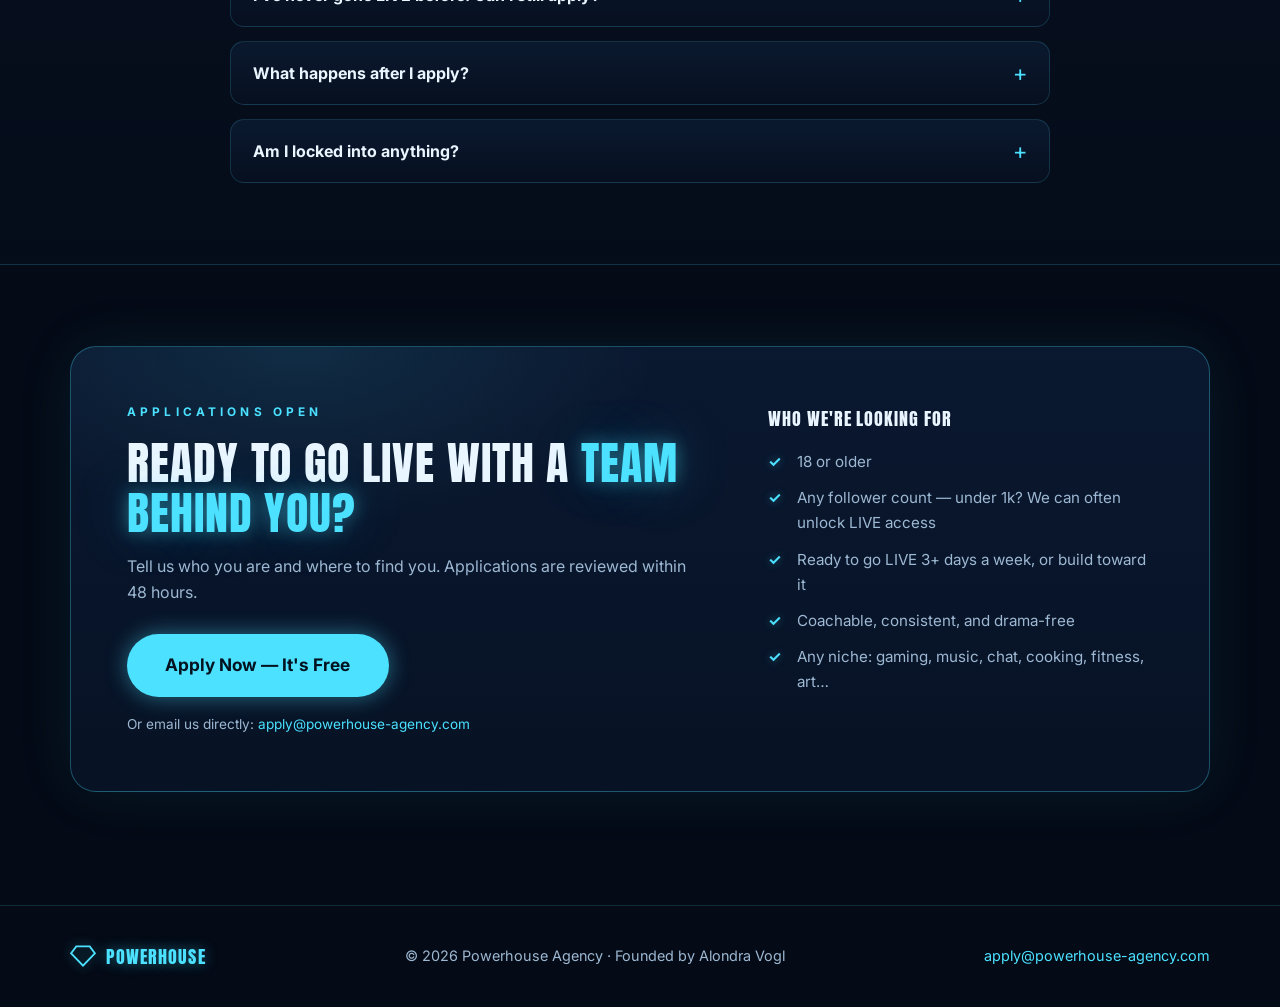
==== commit e18f0a56: "Match reference logo: five-sided diamond with stacked POWER/HOUSE Flat-top gem silhouette per the br" ====
--- a/index.html
+++ b/index.html
@@ -21,8 +21,8 @@
 <header class="site-header">
   <nav class="nav container" aria-label="Main">
     <a class="brand" href="#top" aria-label="Powerhouse home">
-      <svg class="brand-mark" viewBox="0 0 560 470" aria-hidden="true">
-        <polygon points="280,42 540,205 280,440 20,205" fill="none" stroke="currentColor" stroke-width="42" stroke-linejoin="miter"/>
+      <svg class="brand-mark" viewBox="0 0 900 740" aria-hidden="true">
+        <polygon points="217,38 683,38 860,277 450,702 40,277" fill="none" stroke="currentColor" stroke-width="64" stroke-linejoin="miter"/>
       </svg>
       <span class="brand-name">Powerhouse</span>
     </a>
@@ -45,10 +45,10 @@
   <section class="hero">
     <div class="container hero-inner">
       <div class="hero-logo reveal">
-        <svg viewBox="0 0 900 470" role="img" aria-label="Powerhouse logo — POWERHOUSE wordmark over a neon diamond">
+        <svg viewBox="0 0 900 740" role="img" aria-label="Powerhouse logo — POWER HOUSE inside a five-sided neon diamond">
           <defs>
-            <filter id="neonGlow" x="-30%" y="-30%" width="160%" height="160%">
-              <feGaussianBlur stdDeviation="5.5" result="blur"/>
+            <filter id="neonGlow" x="-25%" y="-25%" width="150%" height="150%">
+              <feGaussianBlur stdDeviation="7" result="blur"/>
               <feComponentTransfer in="blur" result="dimBlur">
                 <feFuncA type="linear" slope="0.5"/>
               </feComponentTransfer>
@@ -59,11 +59,9 @@
             </filter>
           </defs>
           <g filter="url(#neonGlow)">
-            <polygon points="450,59 680,203 450,411 220,203" fill="none" stroke="#3cd9ff" stroke-width="20" stroke-linejoin="miter"/>
-          </g>
-          <text x="450" y="278" text-anchor="middle" font-family="Anton, 'Arial Black', sans-serif" font-size="118" letter-spacing="4" fill="#081628" stroke="#081628" stroke-width="18" stroke-linejoin="round">POWERHOUSE</text>
-          <g filter="url(#neonGlow)">
-            <text x="450" y="278" text-anchor="middle" font-family="Anton, 'Arial Black', sans-serif" font-size="118" letter-spacing="4" fill="#2fd4ff">POWERHOUSE</text>
+            <polygon points="217,38 683,38 860,277 450,702 40,277" fill="none" stroke="#3cd9ff" stroke-width="30" stroke-linejoin="miter"/>
+            <text x="450" y="270" text-anchor="middle" font-family="Anton, 'Arial Black', sans-serif" font-size="208" letter-spacing="4" fill="#2fd4ff">POWER</text>
+            <text x="450" y="438" text-anchor="middle" font-family="Anton, 'Arial Black', sans-serif" font-size="208" letter-spacing="4" fill="#2fd4ff">HOUSE</text>
           </g>
         </svg>
       </div>
@@ -286,8 +284,8 @@
 <footer class="site-footer">
   <div class="container footer-inner">
     <a class="brand" href="#top" aria-label="Back to top">
-      <svg class="brand-mark" viewBox="0 0 560 470" aria-hidden="true">
-        <polygon points="280,42 540,205 280,440 20,205" fill="none" stroke="currentColor" stroke-width="42" stroke-linejoin="miter"/>
+      <svg class="brand-mark" viewBox="0 0 900 740" aria-hidden="true">
+        <polygon points="217,38 683,38 860,277 450,702 40,277" fill="none" stroke="currentColor" stroke-width="64" stroke-linejoin="miter"/>
       </svg>
       <span class="brand-name">Powerhouse</span>
     </a>
--- a/styles.css
+++ b/styles.css
@@ -168,7 +168,7 @@
 }
 
 .hero-logo svg {
-  width: min(560px, 100%);
+  width: min(470px, 100%);
   margin-inline: auto;
   filter: drop-shadow(0 0 22px rgba(75, 225, 255, 0.16));
 }
@@ -445,7 +445,7 @@
 
 @media (max-width: 980px) {
   .hero-inner { grid-template-columns: 1fr; text-align: center; }
-  .hero-logo svg { width: min(480px, 94%); }
+  .hero-logo svg { width: min(380px, 86%); }
   .hero-copy .lead, .hero-copy .sub { margin-inline: auto; }
   .cta-row, .trust-row { justify-content: center; }
   .benefits-grid { grid-template-columns: repeat(2, 1fr); }
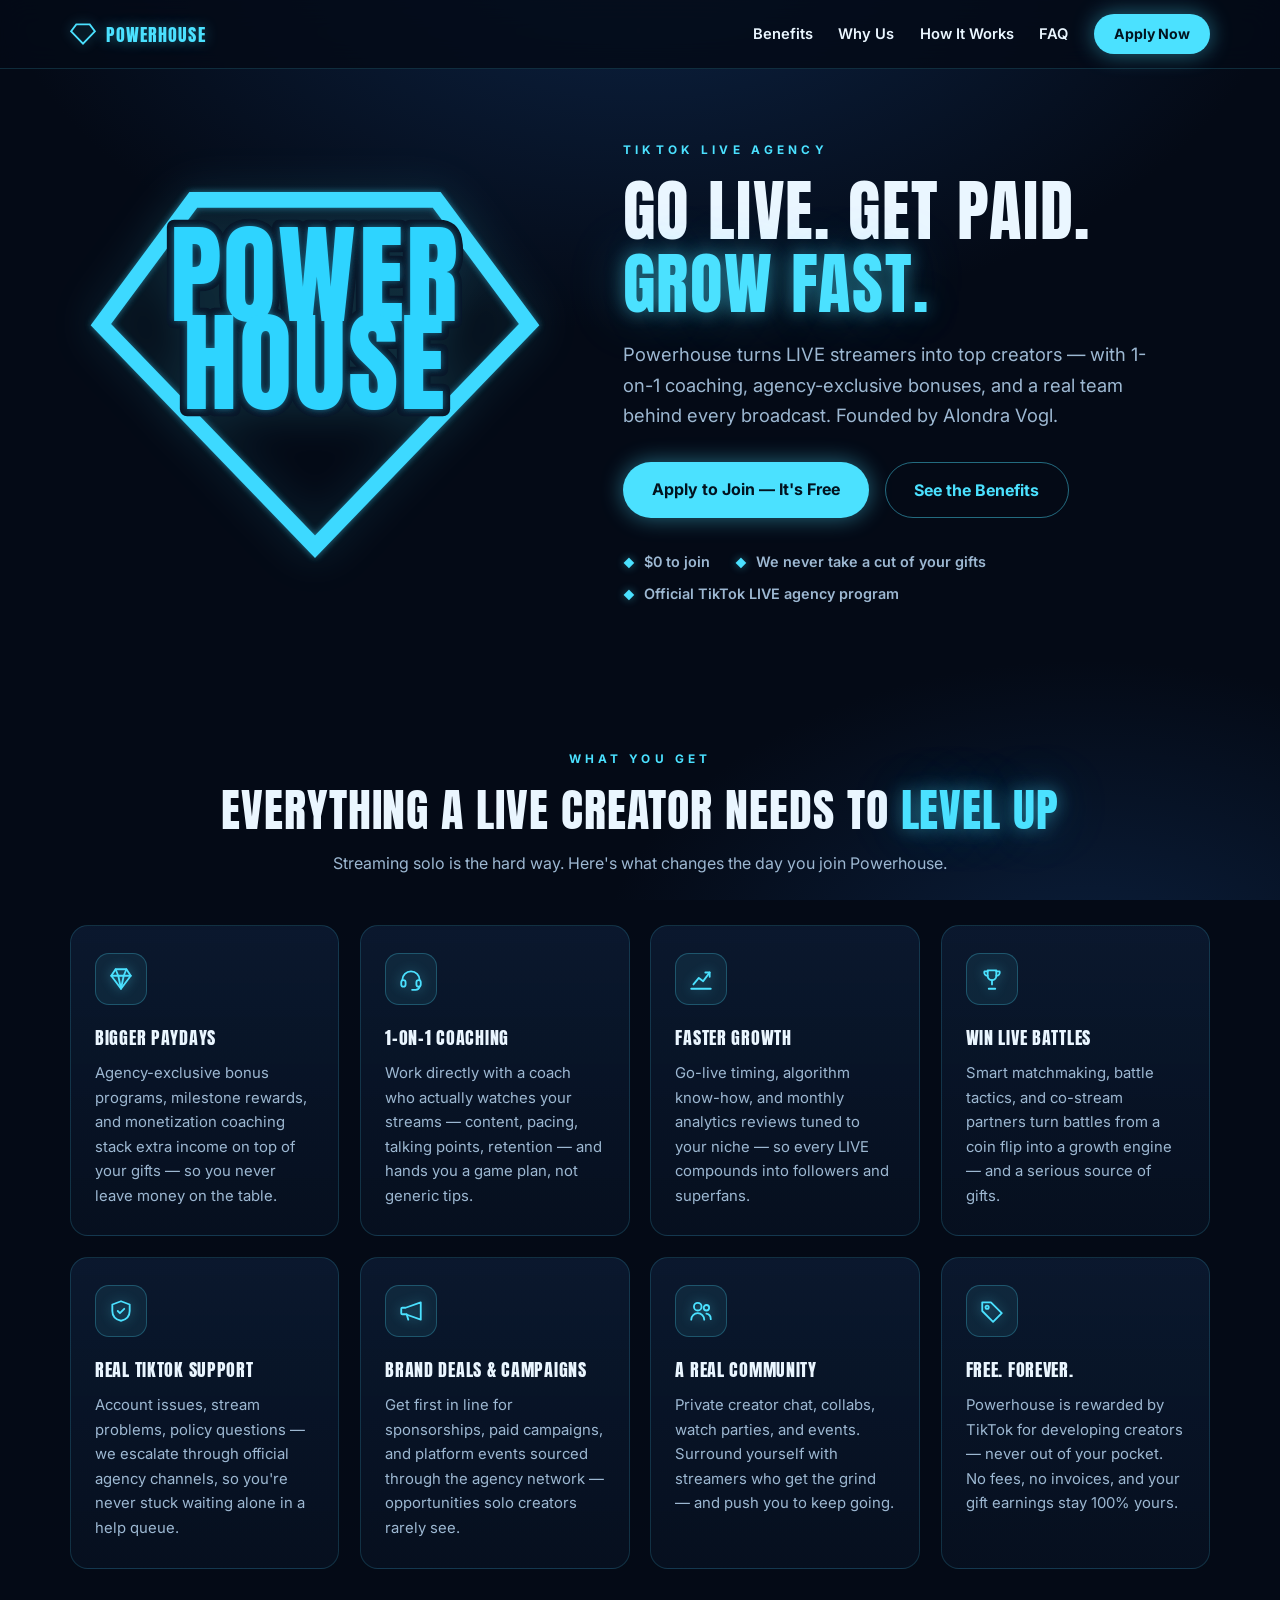
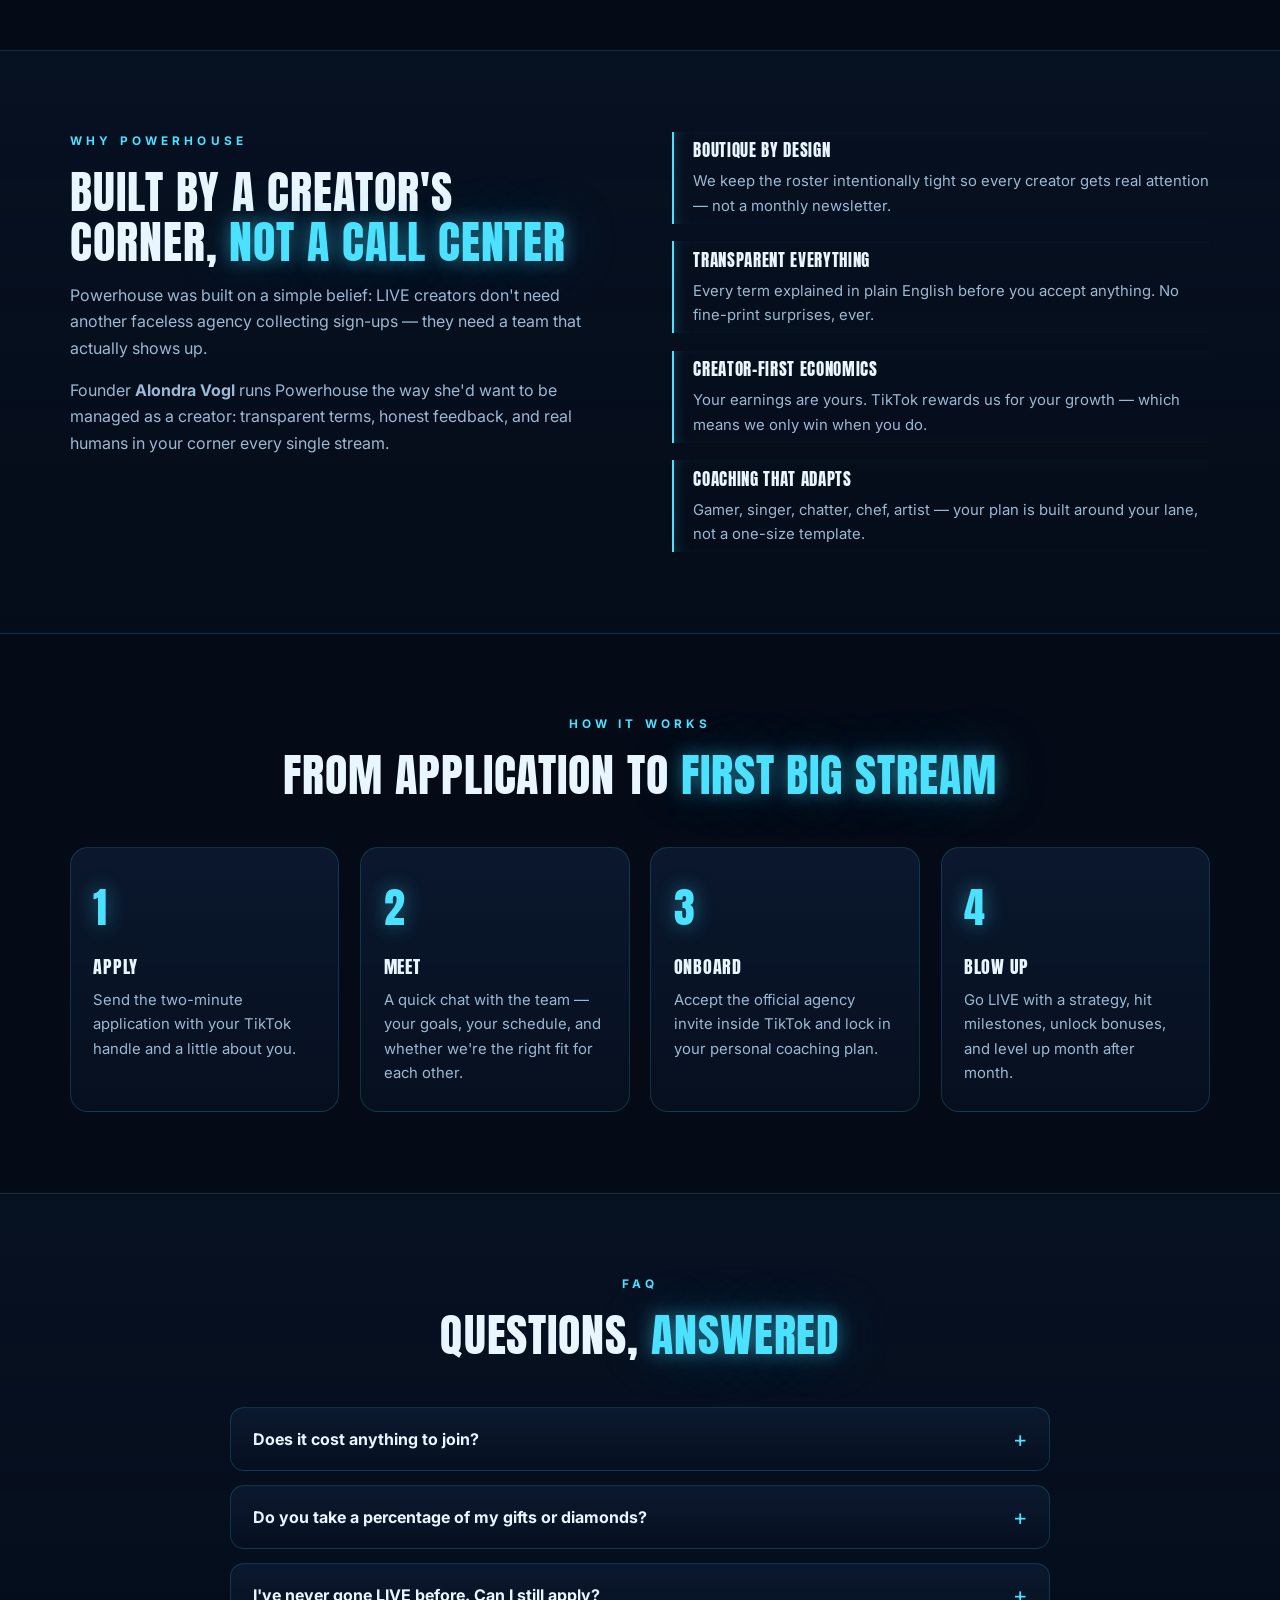
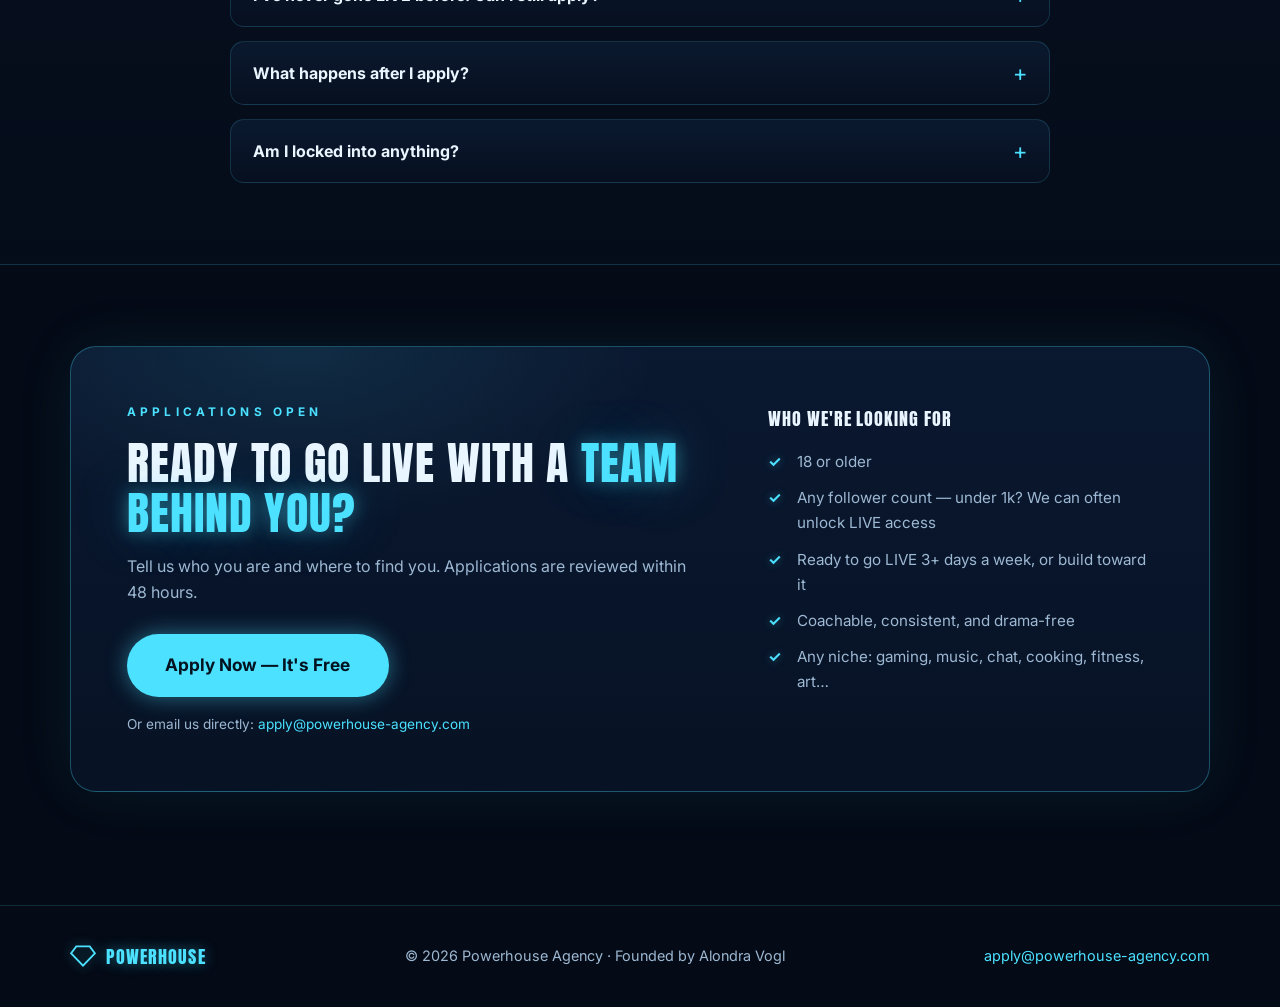
==== commit 6618bc5a: "Add dark knockout border behind hero wordmark Dark backing stroke on POWER/HOUSE so the diamond fram" ====
--- a/index.html
+++ b/index.html
@@ -60,6 +60,10 @@
           </defs>
           <g filter="url(#neonGlow)">
             <polygon points="217,38 683,38 860,277 450,702 40,277" fill="none" stroke="#3cd9ff" stroke-width="30" stroke-linejoin="miter"/>
+          </g>
+          <text x="450" y="270" text-anchor="middle" font-family="Anton, 'Arial Black', sans-serif" font-size="208" letter-spacing="4" fill="#081628" stroke="#081628" stroke-width="28" stroke-linejoin="round">POWER</text>
+          <text x="450" y="438" text-anchor="middle" font-family="Anton, 'Arial Black', sans-serif" font-size="208" letter-spacing="4" fill="#081628" stroke="#081628" stroke-width="28" stroke-linejoin="round">HOUSE</text>
+          <g filter="url(#neonGlow)">
             <text x="450" y="270" text-anchor="middle" font-family="Anton, 'Arial Black', sans-serif" font-size="208" letter-spacing="4" fill="#2fd4ff">POWER</text>
             <text x="450" y="438" text-anchor="middle" font-family="Anton, 'Arial Black', sans-serif" font-size="208" letter-spacing="4" fill="#2fd4ff">HOUSE</text>
           </g>
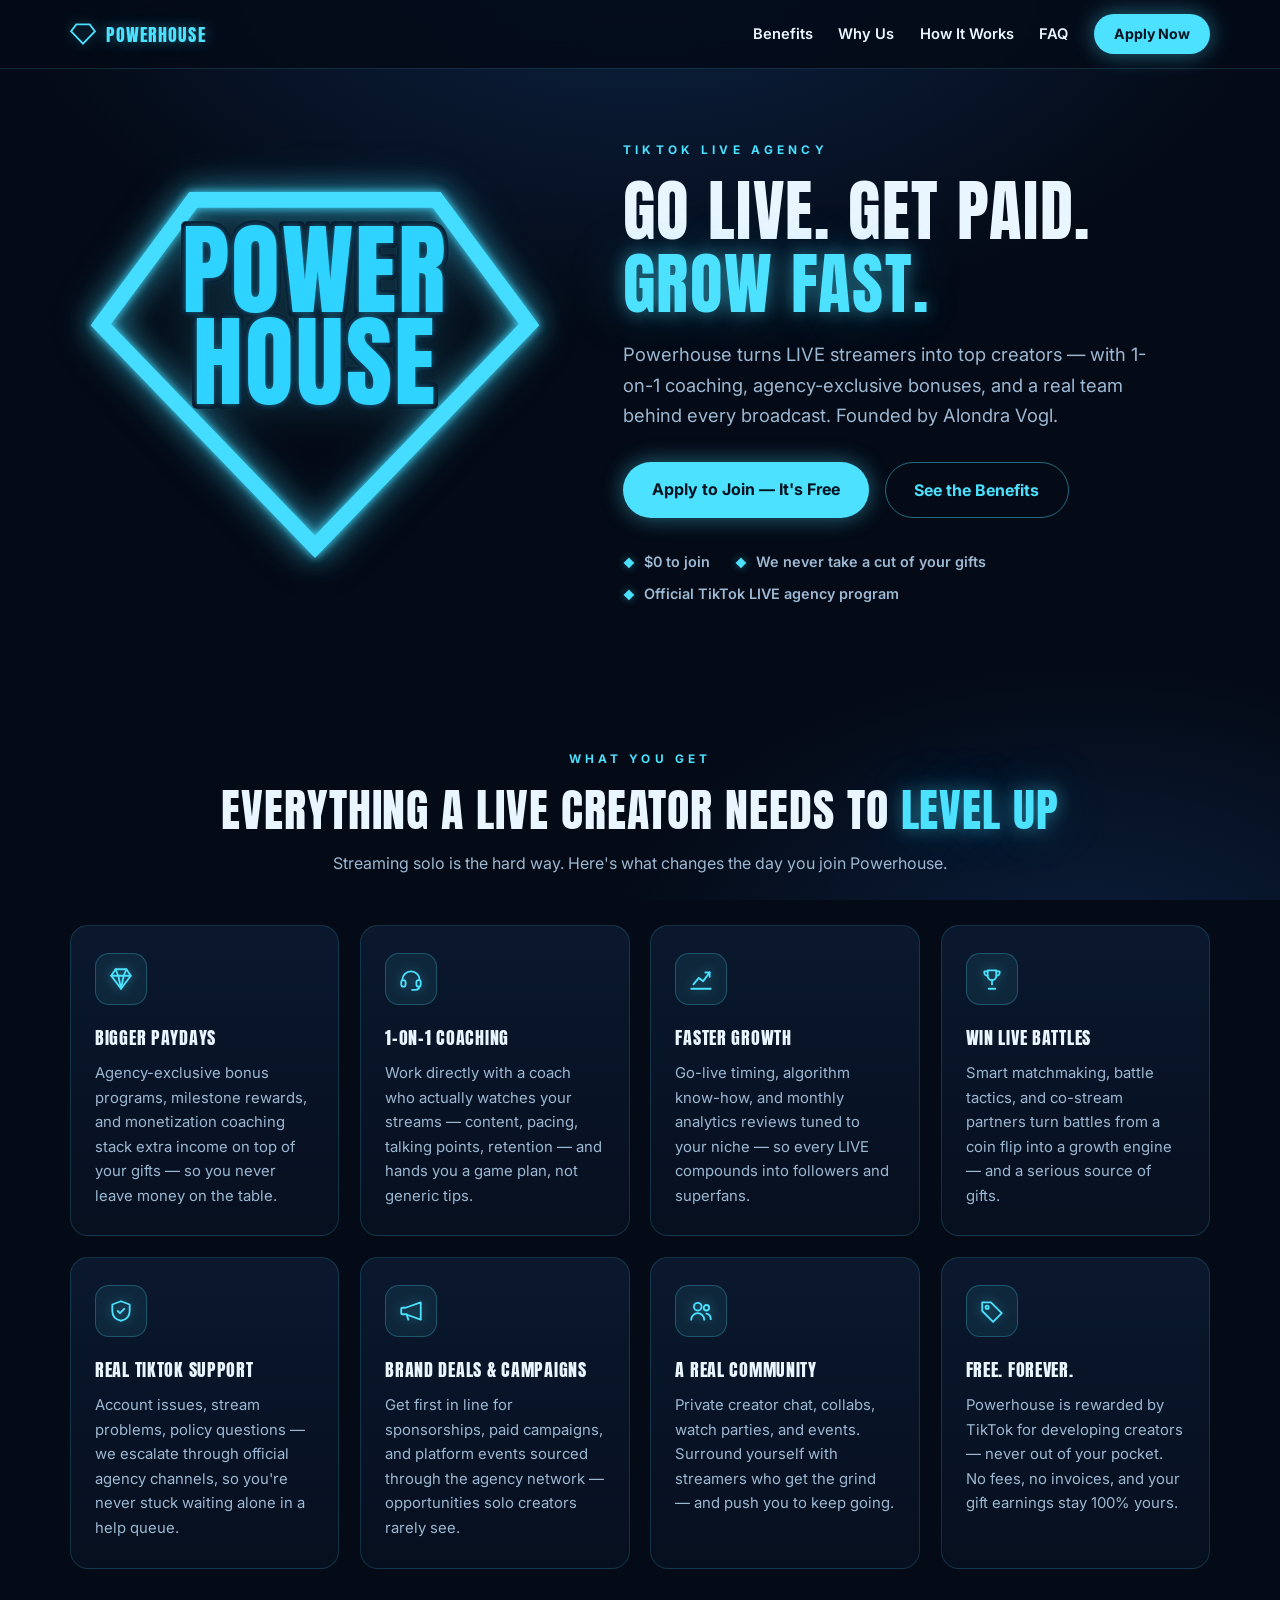
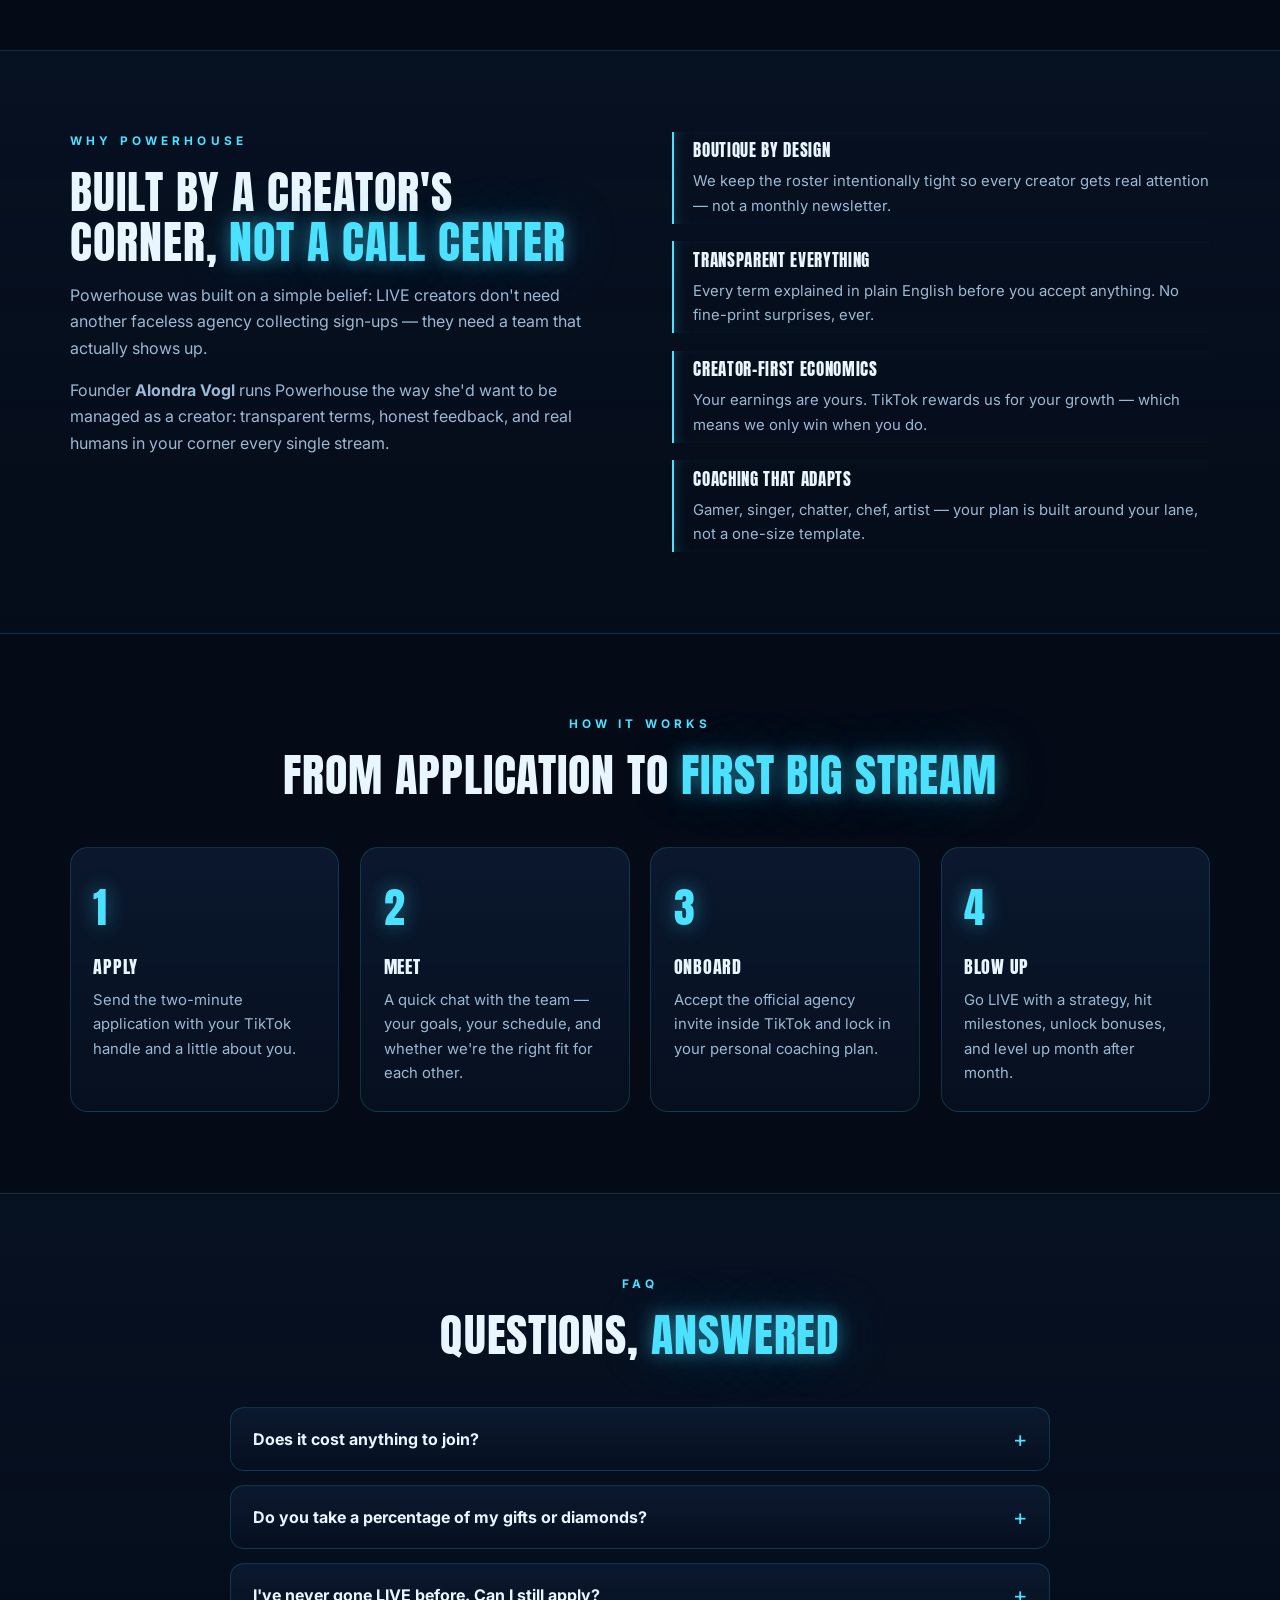
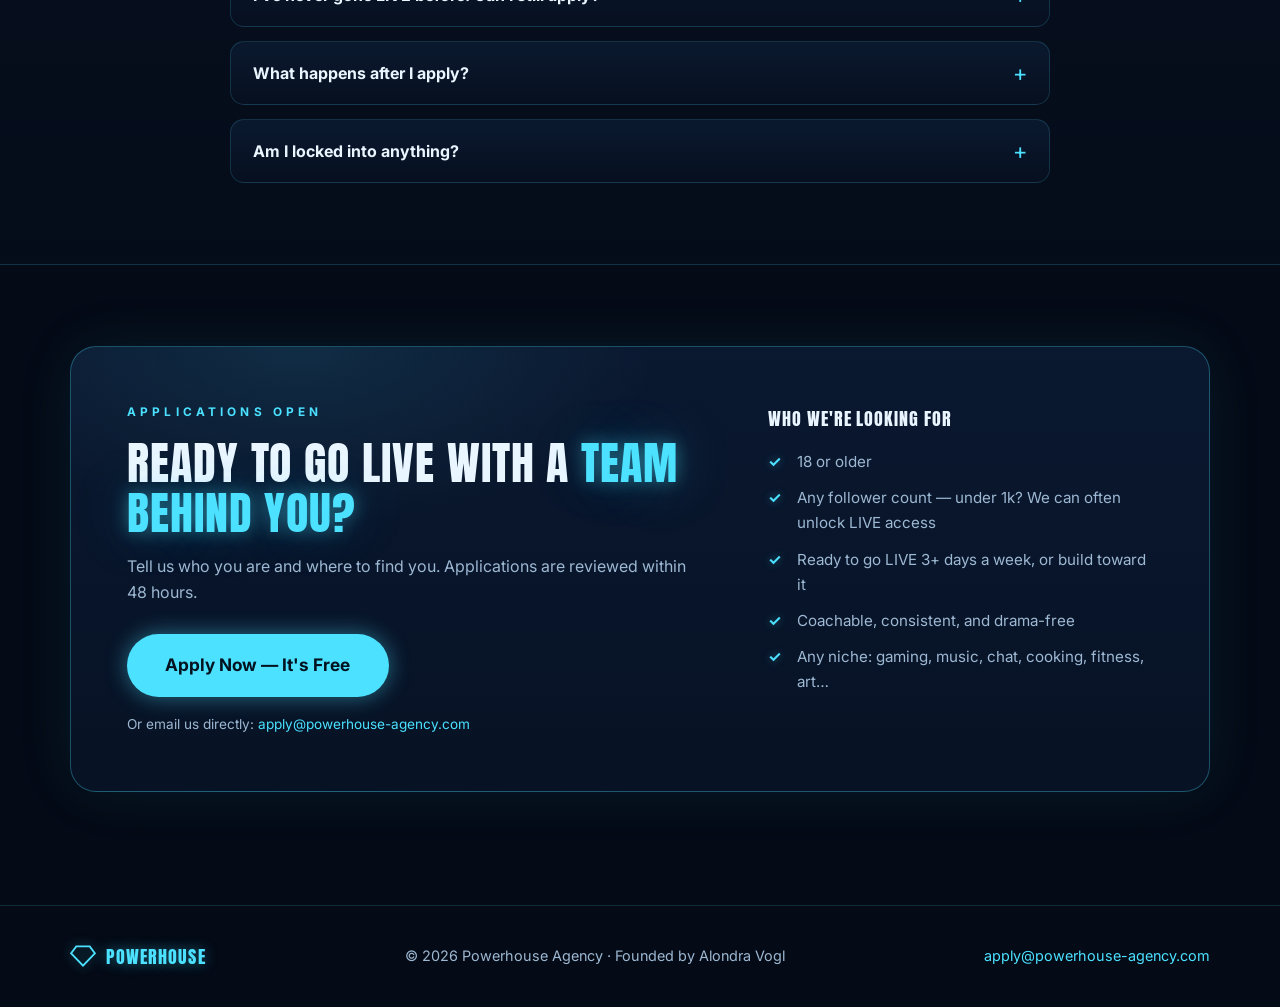
==== commit 01f05b9f: "Fix wordmark overlap and add radiating frame glow Size POWER/HOUSE to sit cleanly inside the diamond" ====
--- a/index.html
+++ b/index.html
@@ -57,15 +57,27 @@
                 <feMergeNode in="SourceGraphic"/>
               </feMerge>
             </filter>
+            <filter id="frameGlow" x="-40%" y="-40%" width="180%" height="180%">
+              <feGaussianBlur stdDeviation="8" result="tight"/>
+              <feGaussianBlur stdDeviation="26" result="wide"/>
+              <feComponentTransfer in="wide" result="wideDim">
+                <feFuncA type="linear" slope="0.7"/>
+              </feComponentTransfer>
+              <feMerge>
+                <feMergeNode in="wideDim"/>
+                <feMergeNode in="tight"/>
+                <feMergeNode in="SourceGraphic"/>
+              </feMerge>
+            </filter>
           </defs>
+          <g filter="url(#frameGlow)">
+            <polygon points="217,38 683,38 860,277 450,702 40,277" fill="none" stroke="#45ddff" stroke-width="30" stroke-linejoin="miter"/>
+          </g>
+          <text x="450" y="252" text-anchor="middle" font-family="Anton, 'Arial Black', sans-serif" font-size="192" letter-spacing="4" fill="#081628" stroke="#081628" stroke-width="18" stroke-linejoin="round">POWER</text>
+          <text x="450" y="428" text-anchor="middle" font-family="Anton, 'Arial Black', sans-serif" font-size="192" letter-spacing="4" fill="#081628" stroke="#081628" stroke-width="18" stroke-linejoin="round">HOUSE</text>
           <g filter="url(#neonGlow)">
-            <polygon points="217,38 683,38 860,277 450,702 40,277" fill="none" stroke="#3cd9ff" stroke-width="30" stroke-linejoin="miter"/>
-          </g>
-          <text x="450" y="270" text-anchor="middle" font-family="Anton, 'Arial Black', sans-serif" font-size="208" letter-spacing="4" fill="#081628" stroke="#081628" stroke-width="28" stroke-linejoin="round">POWER</text>
-          <text x="450" y="438" text-anchor="middle" font-family="Anton, 'Arial Black', sans-serif" font-size="208" letter-spacing="4" fill="#081628" stroke="#081628" stroke-width="28" stroke-linejoin="round">HOUSE</text>
-          <g filter="url(#neonGlow)">
-            <text x="450" y="270" text-anchor="middle" font-family="Anton, 'Arial Black', sans-serif" font-size="208" letter-spacing="4" fill="#2fd4ff">POWER</text>
-            <text x="450" y="438" text-anchor="middle" font-family="Anton, 'Arial Black', sans-serif" font-size="208" letter-spacing="4" fill="#2fd4ff">HOUSE</text>
+            <text x="450" y="252" text-anchor="middle" font-family="Anton, 'Arial Black', sans-serif" font-size="192" letter-spacing="4" fill="#2fd4ff">POWER</text>
+            <text x="450" y="428" text-anchor="middle" font-family="Anton, 'Arial Black', sans-serif" font-size="192" letter-spacing="4" fill="#2fd4ff">HOUSE</text>
           </g>
         </svg>
       </div>
--- a/styles.css
+++ b/styles.css
@@ -170,6 +170,7 @@
 .hero-logo svg {
   width: min(470px, 100%);
   margin-inline: auto;
+  overflow: visible;
   filter: drop-shadow(0 0 22px rgba(75, 225, 255, 0.16));
 }
 
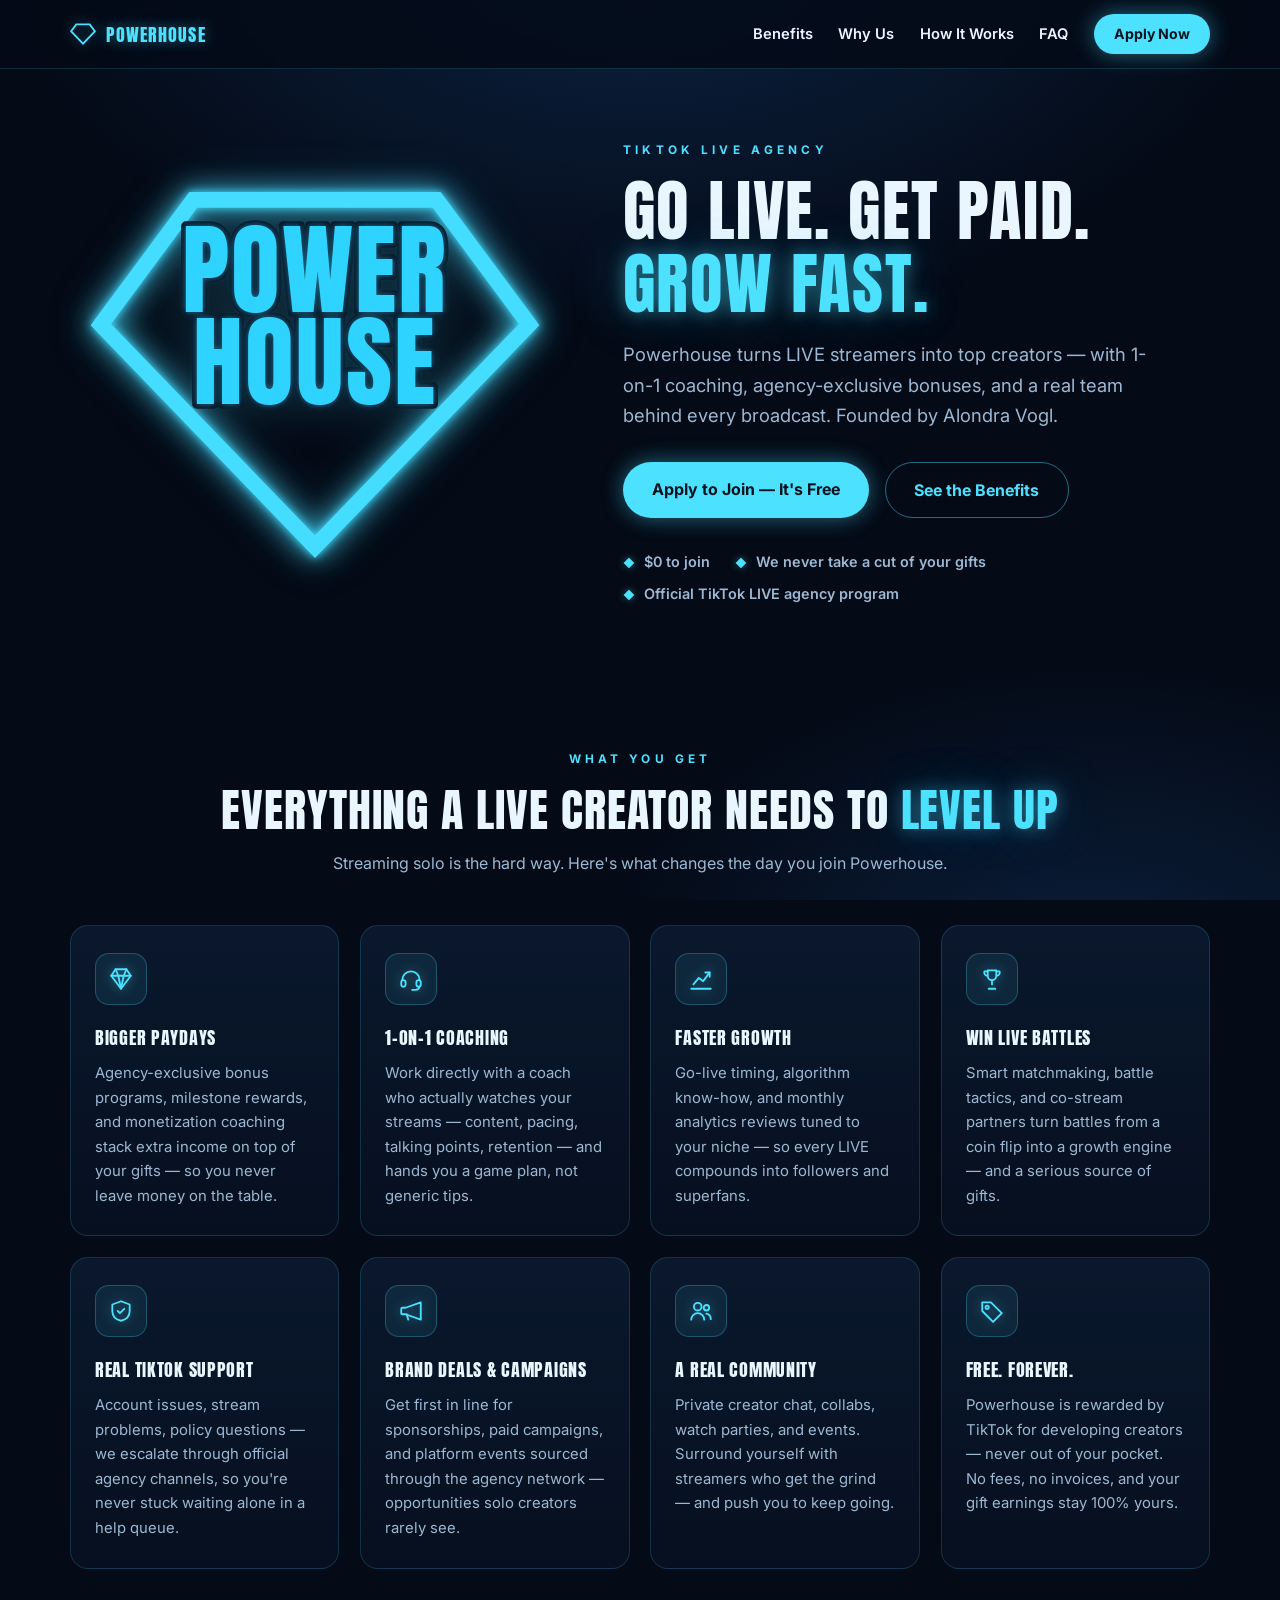
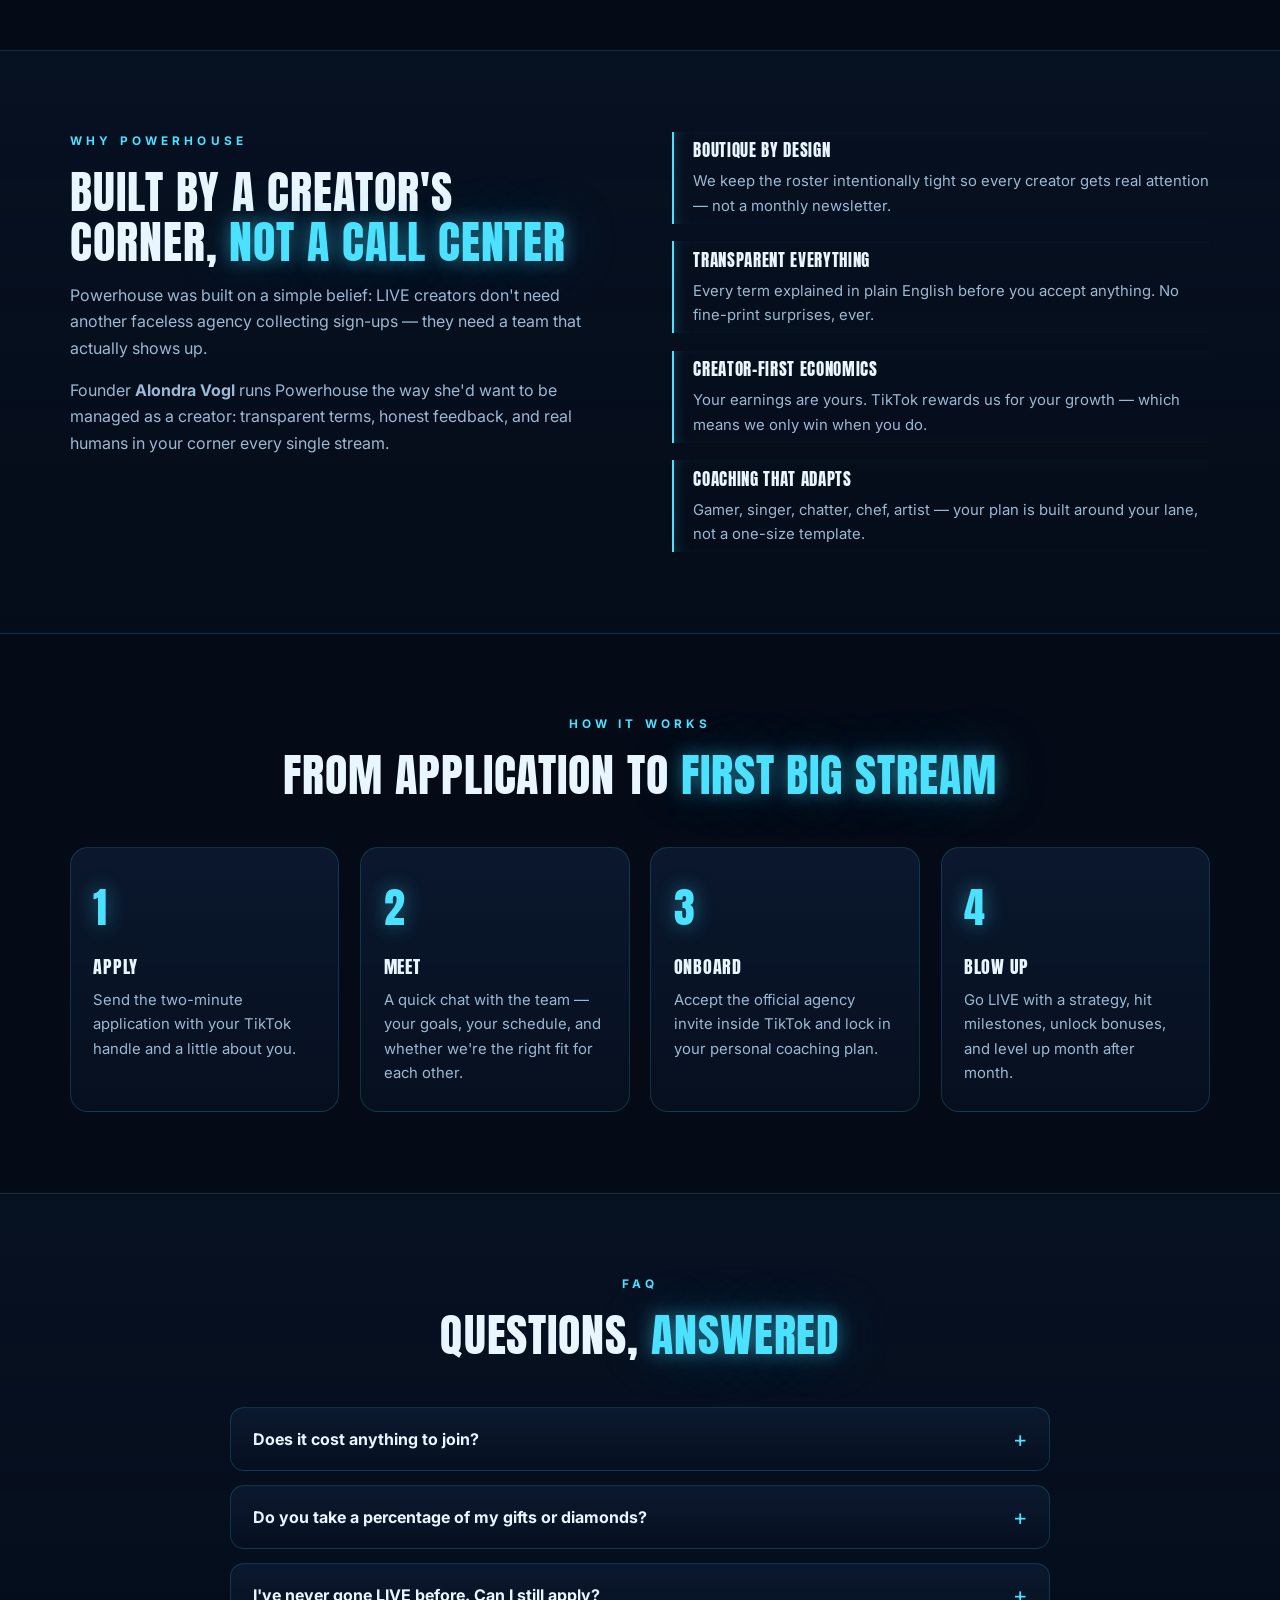
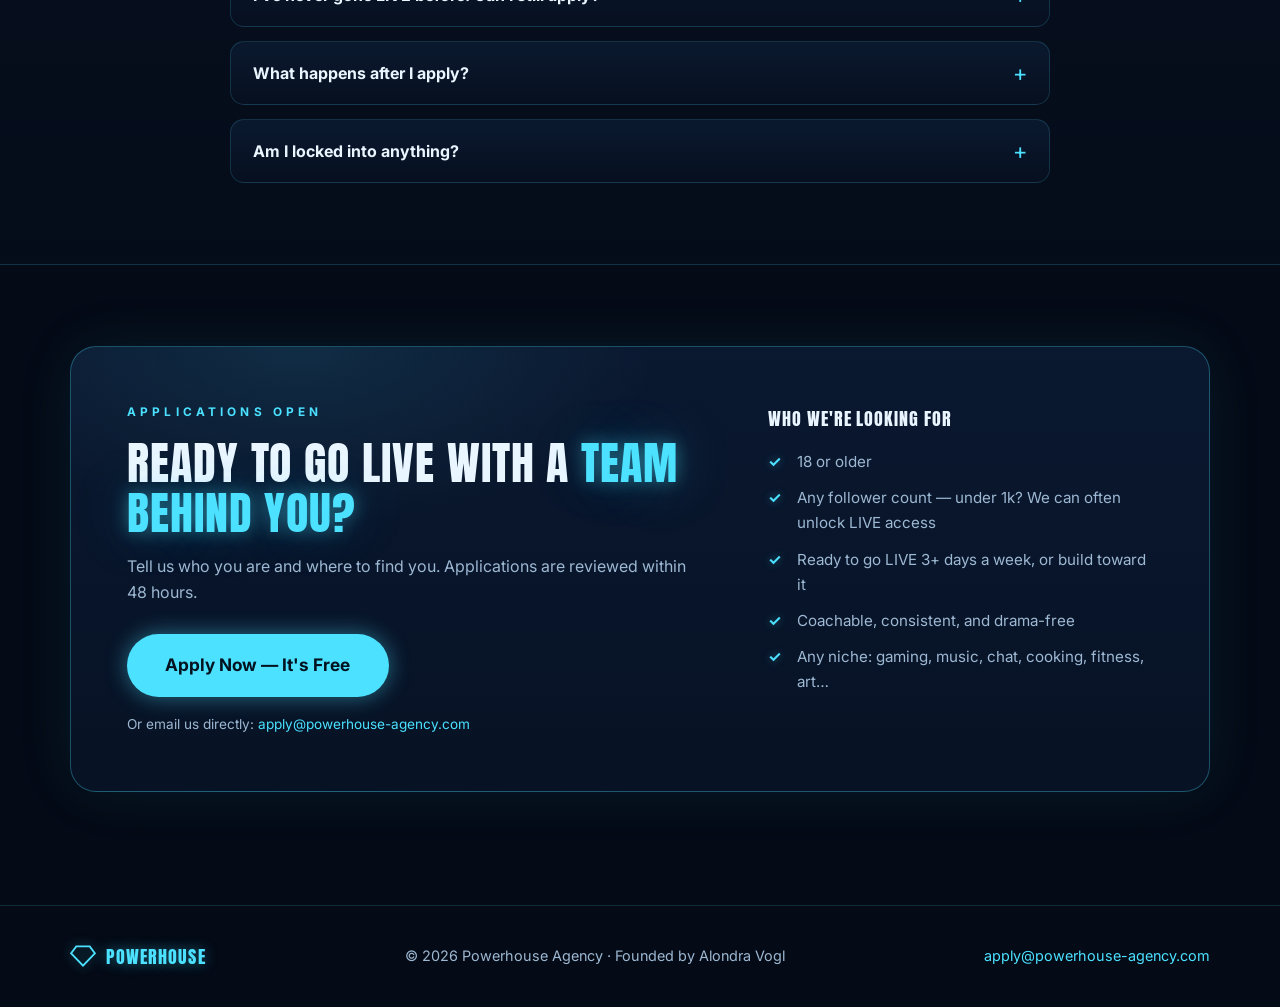
==== commit c7c04373: "Refine hero logo: dark letter borders, radiating pulse glow - Dark knockout border on POWER/HOUSE fo" ====
--- a/index.html
+++ b/index.html
@@ -57,20 +57,21 @@
                 <feMergeNode in="SourceGraphic"/>
               </feMerge>
             </filter>
-            <filter id="frameGlow" x="-40%" y="-40%" width="180%" height="180%">
+            <filter id="frameCore" x="-30%" y="-30%" width="160%" height="160%">
               <feGaussianBlur stdDeviation="8" result="tight"/>
-              <feGaussianBlur stdDeviation="26" result="wide"/>
-              <feComponentTransfer in="wide" result="wideDim">
-                <feFuncA type="linear" slope="0.7"/>
-              </feComponentTransfer>
               <feMerge>
-                <feMergeNode in="wideDim"/>
                 <feMergeNode in="tight"/>
                 <feMergeNode in="SourceGraphic"/>
               </feMerge>
             </filter>
+            <filter id="frameHalo" x="-45%" y="-45%" width="190%" height="190%">
+              <feGaussianBlur stdDeviation="26"/>
+            </filter>
           </defs>
-          <g filter="url(#frameGlow)">
+          <g class="frame-halo" filter="url(#frameHalo)">
+            <polygon points="217,38 683,38 860,277 450,702 40,277" fill="none" stroke="#45ddff" stroke-width="30" stroke-linejoin="miter"/>
+          </g>
+          <g filter="url(#frameCore)">
             <polygon points="217,38 683,38 860,277 450,702 40,277" fill="none" stroke="#45ddff" stroke-width="30" stroke-linejoin="miter"/>
           </g>
           <text x="450" y="252" text-anchor="middle" font-family="Anton, 'Arial Black', sans-serif" font-size="192" letter-spacing="4" fill="#081628" stroke="#081628" stroke-width="18" stroke-linejoin="round">POWER</text>
--- a/styles.css
+++ b/styles.css
@@ -174,6 +174,15 @@
   filter: drop-shadow(0 0 22px rgba(75, 225, 255, 0.16));
 }
 
+.frame-halo {
+  animation: halo-pulse 2.6s ease-in-out infinite;
+}
+
+@keyframes halo-pulse {
+  0%, 100% { opacity: 0.3; }
+  50% { opacity: 1; }
+}
+
 .cta-row { display: flex; flex-wrap: wrap; gap: 1rem; margin-top: 2rem; }
 
 .trust-row {
@@ -440,6 +449,7 @@
 @media (prefers-reduced-motion: reduce) {
   html { scroll-behavior: auto; }
   .reveal { opacity: 1; transform: none; transition: none; }
+  .frame-halo { animation: none; opacity: 0.65; }
 }
 
 /* ---------- Responsive ---------- */
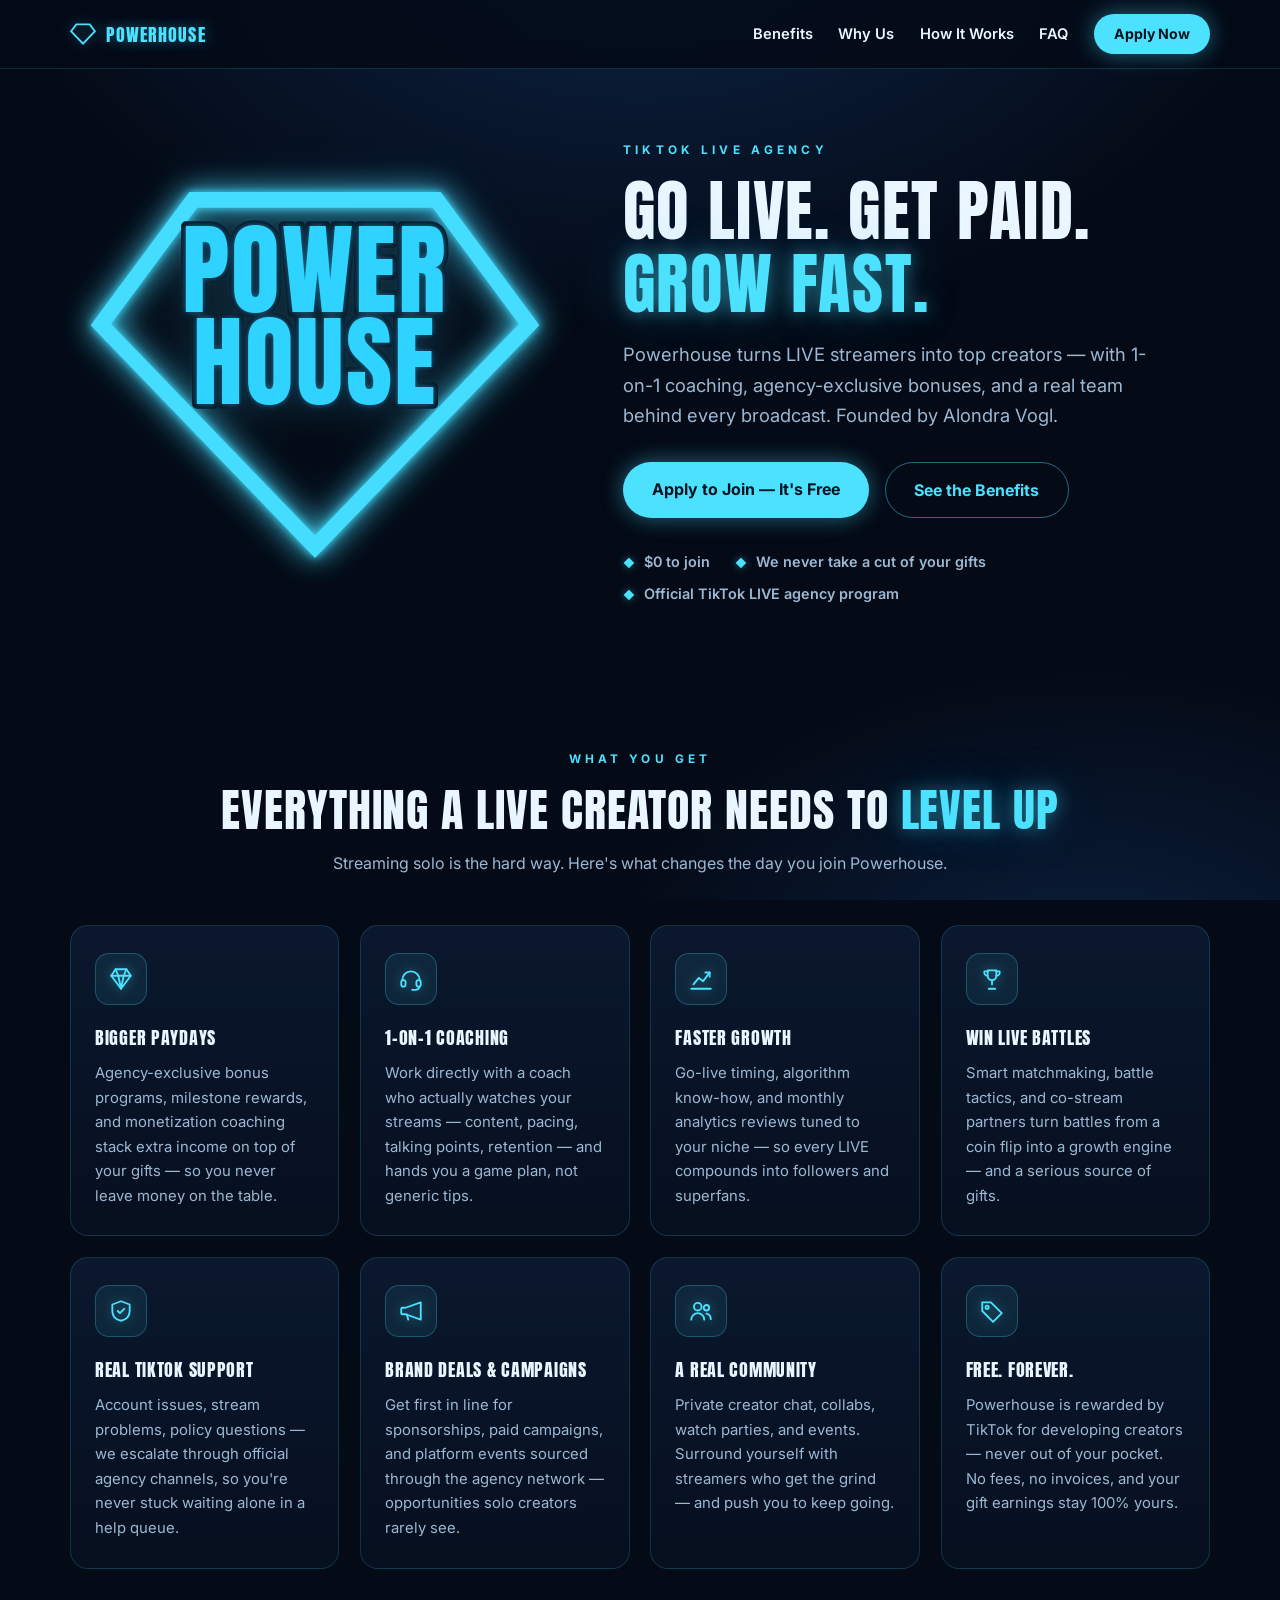
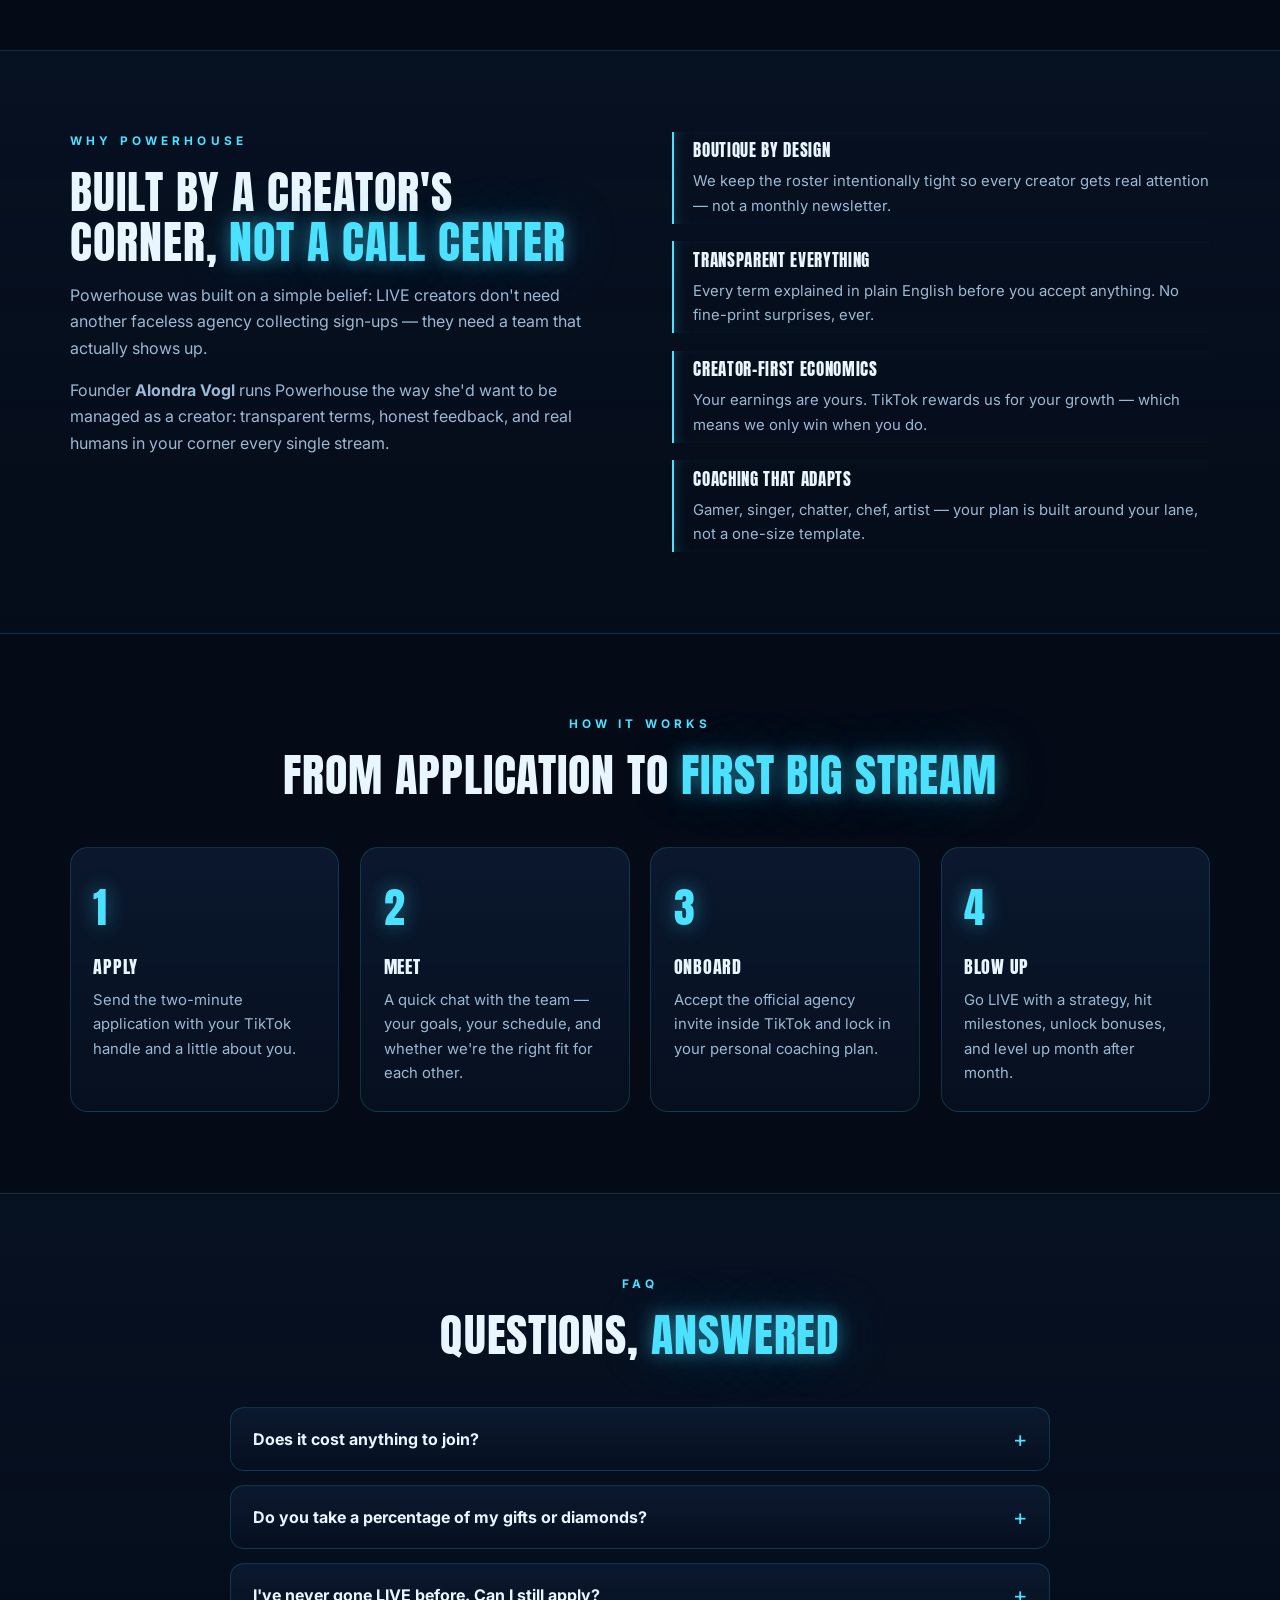
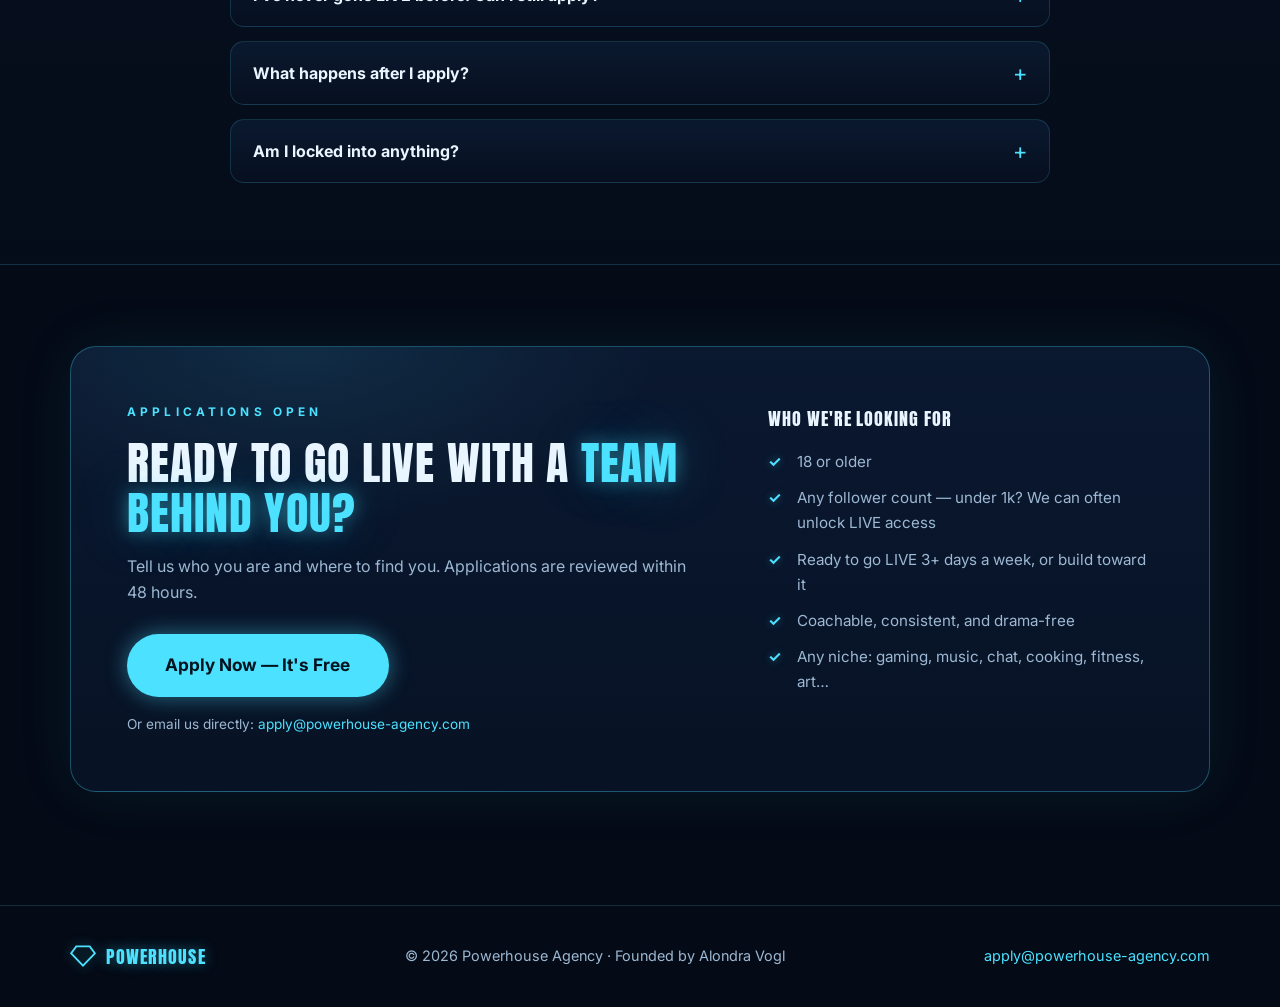
==== commit cc2525ef: "Spin logo in from the left on page load One-shot entrance animation (translate + double rotation, ea" ====
--- a/index.html
+++ b/index.html
@@ -44,7 +44,7 @@
   <!-- ============ HERO ============ -->
   <section class="hero">
     <div class="container hero-inner">
-      <div class="hero-logo reveal">
+      <div class="hero-logo spin-in">
         <svg viewBox="0 0 900 740" role="img" aria-label="Powerhouse logo — POWER HOUSE inside a five-sided neon diamond">
           <defs>
             <filter id="neonGlow" x="-25%" y="-25%" width="150%" height="150%">
--- a/styles.css
+++ b/styles.css
@@ -17,7 +17,8 @@
 
 * { box-sizing: border-box; margin: 0; padding: 0; }
 
-html { scroll-behavior: smooth; }
+html { scroll-behavior: smooth; overflow-x: clip; }
+body { overflow-x: clip; }
 
 body {
   font-family: "Inter", system-ui, -apple-system, sans-serif;
@@ -181,6 +182,15 @@
 @keyframes halo-pulse {
   0%, 100% { opacity: 0.3; }
   50% { opacity: 1; }
+}
+
+.spin-in {
+  animation: spin-enter 1.5s cubic-bezier(0.23, 1, 0.32, 1) 0.1s both;
+}
+
+@keyframes spin-enter {
+  from { transform: translateX(-110vw) rotate(-720deg); }
+  to { transform: none; }
 }
 
 .cta-row { display: flex; flex-wrap: wrap; gap: 1rem; margin-top: 2rem; }
@@ -450,6 +460,7 @@
   html { scroll-behavior: auto; }
   .reveal { opacity: 1; transform: none; transition: none; }
   .frame-halo { animation: none; opacity: 0.65; }
+  .spin-in { animation: none; }
 }
 
 /* ---------- Responsive ---------- */
